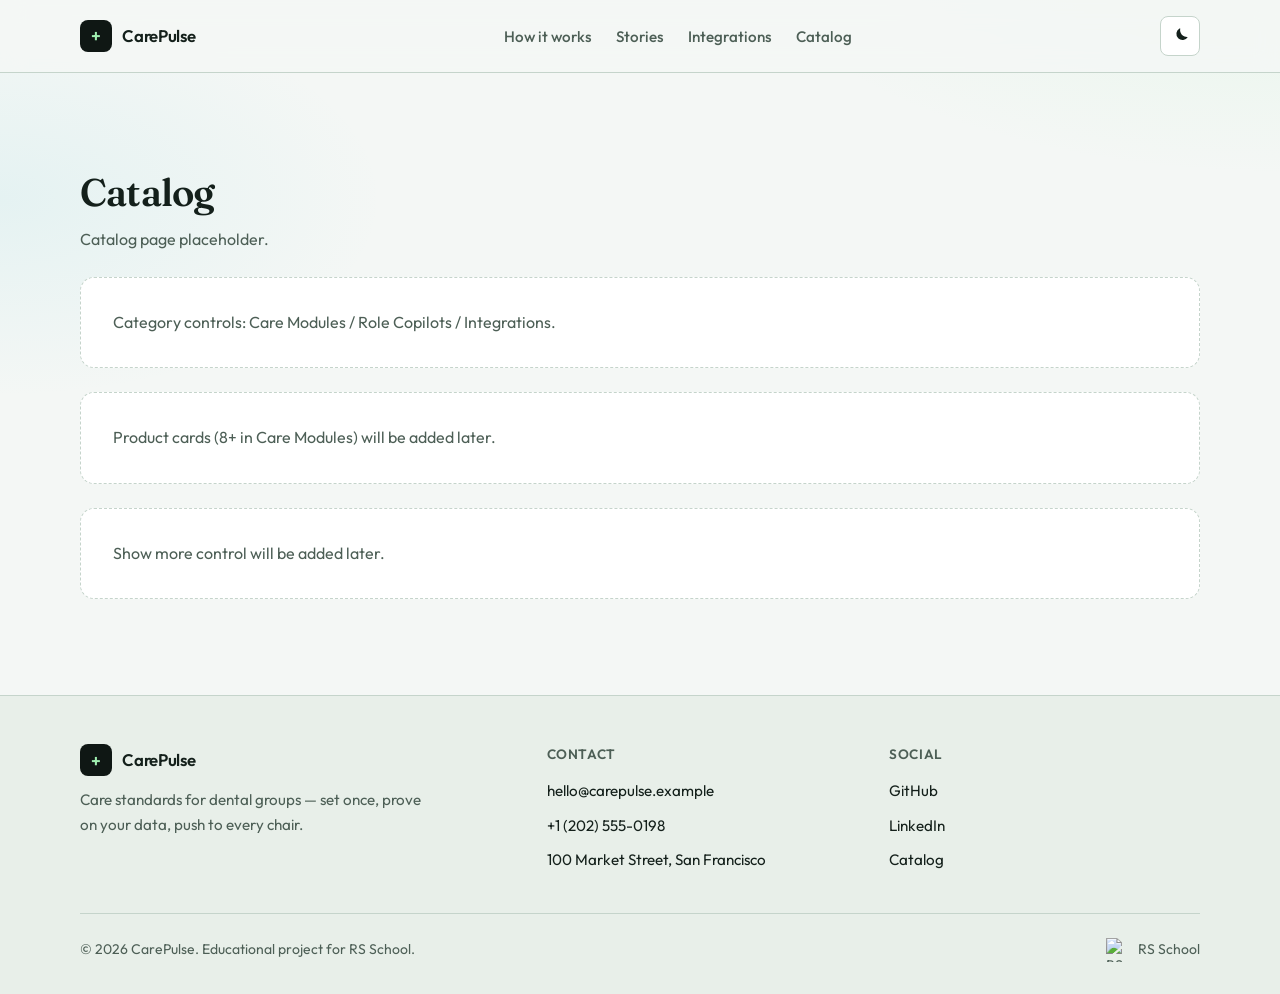
==== catalog.html @ c0decc97 "feat: add header footer and theme switcher" ====
<!DOCTYPE html>
<html lang="en">
  <head>
    <meta charset="UTF-8" />
    <meta name="viewport" content="width=device-width, initial-scale=1.0" />
    <title>CarePulse Catalog — Modules, copilots, integrations</title>
    <meta
      name="description"
      content="Browse CarePulse care modules, role copilots, and practice integrations."
    />
    <link rel="icon" href="./assets/favicon.svg" type="image/svg+xml" />
    <link rel="preconnect" href="https://fonts.googleapis.com" />
    <link rel="preconnect" href="https://fonts.gstatic.com" crossorigin />
    <link
      href="https://fonts.googleapis.com/css2?family=Fraunces:opsz,wght@9..144,500;9..144,600&family=Outfit:wght@400;500;600;700&display=swap"
      rel="stylesheet"
    />
    <link rel="stylesheet" href="./css/styles.css" />
    <script>
      (function () {
        try {
          var theme = localStorage.getItem("carepulse-theme");
          document.documentElement.setAttribute(
            "data-theme",
            theme === "dark" ? "dark" : "light"
          );
        } catch (e) {
          document.documentElement.setAttribute("data-theme", "light");
        }
      })();
    </script>
  </head>
  <body>
    <div class="page">
      <header class="header">
        <div class="container header__inner">
          <a class="logo" href="./index.html" aria-label="CarePulse home">
            <span class="logo__mark" aria-hidden="true">+</span>
            <span class="logo__text">CarePulse</span>
          </a>

          <nav class="nav" aria-label="Primary">
            <ul class="nav__list">
              <li><a class="nav__link" href="./index.html#how-it-works">How it works</a></li>
              <li><a class="nav__link" href="./index.html#stories">Stories</a></li>
              <li><a class="nav__link" href="./index.html#integrations">Integrations</a></li>
              <li><a class="nav__link" href="./catalog.html">Catalog</a></li>
            </ul>
          </nav>

          <div class="header__actions">
            <button
              class="theme-toggle"
              type="button"
              data-theme-toggle
              aria-pressed="false"
              aria-label="Switch to dark theme"
            >
              <svg class="theme-toggle__icon theme-toggle__icon--moon" viewBox="0 0 24 24" aria-hidden="true">
                <path
                  fill="currentColor"
                  d="M12.1 2a9.8 9.8 0 0 0-1.1.06 8 8 0 1 0 10.94 10.94A9 9 0 0 1 12.1 2Z"
                />
              </svg>
              <svg class="theme-toggle__icon theme-toggle__icon--sun" viewBox="0 0 24 24" aria-hidden="true">
                <path
                  fill="currentColor"
                  d="M12 7a5 5 0 1 0 0 10 5 5 0 0 0 0-10Zm0-5h1v3h-2V2Zm0 17h1v3h-2v-3ZM2 11h3v2H2v-2Zm17 0h3v2h-3v-2ZM4.2 4.2l2.1 2.1-1.4 1.4-2.1-2.1 1.4-1.4Zm14.6 0 1.4 1.4-2.1 2.1-1.4-1.4 2.1-2.1ZM4.2 19.8l1.4-1.4 2.1 2.1-1.4 1.4-2.1-2.1Zm12.5-1.4 2.1-2.1 1.4 1.4-2.1 2.1-1.4-1.4Z"
                />
              </svg>
            </button>

            <button class="burger" type="button" aria-label="Open menu" aria-expanded="false">
              <span class="burger__line"></span>
              <span class="burger__line"></span>
              <span class="burger__line"></span>
            </button>
          </div>
        </div>
      </header>

      <main class="page__main">
        <section class="section" id="catalog" aria-labelledby="catalog-title">
          <div class="container">
            <h1 class="section__title" id="catalog-title">Catalog</h1>
            <p class="section__lead">Catalog page placeholder.</p>

            <div class="placeholder" id="catalog-categories">
              Category controls: Care Modules / Role Copilots / Integrations.
            </div>

            <div class="placeholder" id="catalog-cards">
              Product cards (8+ in Care Modules) will be added later.
            </div>

            <div class="placeholder" id="catalog-more">
              Show more control will be added later.
            </div>
          </div>
        </section>
      </main>

      <footer class="footer">
        <div class="container">
          <div class="footer__inner">
            <div class="footer__brand">
              <a class="logo" href="./index.html" aria-label="CarePulse home">
                <span class="logo__mark" aria-hidden="true">+</span>
                <span class="logo__text">CarePulse</span>
              </a>
              <p class="footer__text">
                Care standards for dental groups — set once, prove on your data, push to every chair.
              </p>
            </div>

            <div>
              <h2 class="footer__title">Contact</h2>
              <ul class="footer__list">
                <li>
                  <a class="footer__link" href="mailto:hello@carepulse.example">hello@carepulse.example</a>
                </li>
                <li>
                  <a class="footer__link" href="tel:+12025550198">+1 (202) 555-0198</a>
                </li>
                <li>
                  <a
                    class="footer__link"
                    href="https://www.google.com/maps/search/?api=1&query=100+Market+Street+San+Francisco"
                    target="_blank"
                    rel="noopener noreferrer"
                  >
                    100 Market Street, San Francisco
                  </a>
                </li>
              </ul>
            </div>

            <div>
              <h2 class="footer__title">Social</h2>
              <ul class="footer__list">
                <li>
                  <a
                    class="footer__link"
                    href="https://github.com/kashapov"
                    target="_blank"
                    rel="noopener noreferrer"
                  >
                    GitHub
                  </a>
                </li>
                <li>
                  <a
                    class="footer__link"
                    href="https://www.linkedin.com/"
                    target="_blank"
                    rel="noopener noreferrer"
                  >
                    LinkedIn
                  </a>
                </li>
                <li>
                  <a class="footer__link" href="./catalog.html">Catalog</a>
                </li>
              </ul>
            </div>
          </div>

          <div class="footer__bottom">
            <p>© 2026 CarePulse. Educational project for RS School.</p>
            <a
              class="footer__rs"
              href="https://rs.school/courses/javascript-ru"
              target="_blank"
              rel="noopener noreferrer"
            >
              <img
                class="footer__rs-logo"
                src="https://rs.school/favicon.ico"
                width="24"
                height="24"
                alt="RS School"
              />
              RS School
            </a>
          </div>
        </div>
      </footer>
    </div>

    <script src="./js/theme.js"></script>
  </body>
</html>
---- css/styles.css ----
/* CarePulse — design tokens, reset, base layout */

:root {
  color-scheme: light;

  --font-sans: "Outfit", system-ui, sans-serif;
  --font-display: "Fraunces", Georgia, serif;

  --color-bg: #f4f7f5;
  --color-bg-elevated: #ffffff;
  --color-bg-muted: #e8efe9;
  --color-surface: #dfeae2;
  --color-text: #14201b;
  --color-text-muted: #4d5f56;
  --color-border: #c5d4cb;
  --color-accent: #2f9e5f;
  --color-accent-soft: #9fefb0;
  --color-accent-contrast: #0a1a12;
  --color-hero-from: #0f1714;
  --color-hero-to: #1a2e26;
  --color-hero-text: #f4f7f5;
  --color-hero-muted: #b7c9be;
  --color-focus: #2f9e5f;

  --radius-sm: 8px;
  --radius-md: 14px;
  --radius-lg: 22px;

  --shadow-sm: 0 1px 2px rgb(20 32 27 / 6%);
  --shadow-md: 0 12px 32px rgb(20 32 27 / 8%);

  --container-width: 1120px;
  --header-height: 72px;
  --space-section: clamp(3.5rem, 8vw, 6rem);
  --transition: 0.25s ease;
}

[data-theme="dark"] {
  color-scheme: dark;

  --color-bg: #0f1714;
  --color-bg-elevated: #16211c;
  --color-bg-muted: #1c2a24;
  --color-surface: #24332c;
  --color-text: #eef5f0;
  --color-text-muted: #a8b9b0;
  --color-border: #31423a;
  --color-accent: #9fefb0;
  --color-accent-soft: #2f9e5f;
  --color-accent-contrast: #0a1a12;
  --color-hero-from: #0a100e;
  --color-hero-to: #15241e;
  --color-hero-text: #f4f7f5;
  --color-hero-muted: #a8b9b0;
  --color-focus: #9fefb0;

  --shadow-sm: 0 1px 2px rgb(0 0 0 / 35%);
  --shadow-md: 0 16px 40px rgb(0 0 0 / 35%);
}

*,
*::before,
*::after {
  box-sizing: border-box;
}

html {
  scroll-behavior: smooth;
}

body {
  margin: 0;
  min-width: 320px;
  min-height: 100vh;
  font-family: var(--font-sans);
  font-size: 1rem;
  line-height: 1.6;
  color: var(--color-text);
  background:
    radial-gradient(ellipse 80% 50% at 100% -10%, rgb(159 239 176 / 18%), transparent 55%),
    radial-gradient(ellipse 60% 40% at 0% 20%, rgb(94 200 216 / 10%), transparent 50%),
    var(--color-bg);
}

img {
  display: block;
  max-width: 100%;
  height: auto;
}

a {
  color: inherit;
  text-decoration: none;
}

button {
  font: inherit;
  color: inherit;
  cursor: pointer;
  background: none;
  border: none;
}

ul,
ol {
  margin: 0;
  padding: 0;
  list-style: none;
}

h1,
h2,
h3,
p {
  margin: 0;
}

:focus-visible {
  outline: 2px solid var(--color-focus);
  outline-offset: 3px;
}

.container {
  width: min(100% - 2.5rem, var(--container-width));
  margin-inline: auto;
}

.page {
  display: flex;
  flex-direction: column;
  min-height: 100vh;
}

.page__main {
  flex: 1;
}

.section {
  padding-block: var(--space-section);
}

.section__title {
  font-family: var(--font-display);
  font-size: clamp(1.75rem, 3vw, 2.5rem);
  font-weight: 600;
  line-height: 1.2;
  letter-spacing: -0.02em;
}

.section__lead {
  margin-top: 0.75rem;
  max-width: 36rem;
  color: var(--color-text-muted);
}

.placeholder {
  margin-top: 1.5rem;
  padding: 2rem;
  border: 1px dashed var(--color-border);
  border-radius: var(--radius-md);
  background: var(--color-bg-elevated);
  color: var(--color-text-muted);
}

/* Header */

.header {
  position: sticky;
  top: 0;
  z-index: 100;
  border-bottom: 1px solid var(--color-border);
  background: color-mix(in srgb, var(--color-bg) 88%, transparent);
  backdrop-filter: blur(12px);
}

.header__inner {
  display: flex;
  align-items: center;
  justify-content: space-between;
  gap: 1rem;
  min-height: var(--header-height);
}

.logo {
  display: inline-flex;
  align-items: center;
  gap: 0.65rem;
  font-weight: 600;
  letter-spacing: -0.02em;
  transition: opacity var(--transition);
}

.logo:hover {
  opacity: 0.8;
}

.logo__mark {
  display: grid;
  place-items: center;
  width: 2rem;
  height: 2rem;
  border-radius: var(--radius-sm);
  background: var(--color-hero-from);
  color: var(--color-accent-soft);
  font-size: 1.1rem;
  line-height: 1;
}

.logo__text {
  font-size: 1.05rem;
}

.nav {
  display: flex;
  align-items: center;
}

.nav__list {
  display: flex;
  align-items: center;
  gap: 0.25rem 1.5rem;
}

.nav__link {
  position: relative;
  padding: 0.35rem 0;
  color: var(--color-text-muted);
  font-size: 0.95rem;
  font-weight: 500;
  transition: color var(--transition);
}

.nav__link::after {
  content: "";
  position: absolute;
  left: 0;
  bottom: 0;
  width: 100%;
  height: 2px;
  background: var(--color-accent);
  transform: scaleX(0);
  transform-origin: left;
  transition: transform var(--transition);
}

.nav__link:hover {
  color: var(--color-text);
}

.nav__link:hover::after {
  transform: scaleX(1);
}

.header__actions {
  display: flex;
  align-items: center;
  gap: 0.5rem;
}

.theme-toggle,
.burger {
  display: inline-flex;
  align-items: center;
  justify-content: center;
  width: 2.5rem;
  height: 2.5rem;
  border: 1px solid var(--color-border);
  border-radius: var(--radius-sm);
  background: var(--color-bg-elevated);
  transition:
    background-color var(--transition),
    border-color var(--transition),
    color var(--transition);
}

.theme-toggle:hover,
.burger:hover {
  border-color: var(--color-accent);
  color: var(--color-accent);
}

.theme-toggle__icon {
  display: none;
  width: 1.15rem;
  height: 1.15rem;
}

[data-theme="light"] .theme-toggle__icon--moon,
[data-theme="dark"] .theme-toggle__icon--sun {
  display: block;
}

.burger {
  display: none;
  flex-direction: column;
  gap: 5px;
}

.burger__line {
  display: block;
  width: 1.1rem;
  height: 2px;
  border-radius: 2px;
  background: currentColor;
  transition: transform var(--transition), opacity var(--transition);
}

/* Footer */

.footer {
  margin-top: auto;
  padding-block: 3rem 2rem;
  border-top: 1px solid var(--color-border);
  background: var(--color-bg-muted);
}

.footer__inner {
  display: grid;
  gap: 2rem;
  grid-template-columns: 1.4fr 1fr 1fr;
}

.footer__brand {
  display: flex;
  flex-direction: column;
  gap: 0.75rem;
}

.footer__text {
  max-width: 22rem;
  color: var(--color-text-muted);
  font-size: 0.95rem;
}

.footer__title {
  margin-bottom: 0.75rem;
  font-size: 0.85rem;
  font-weight: 600;
  letter-spacing: 0.04em;
  text-transform: uppercase;
  color: var(--color-text-muted);
}

.footer__list {
  display: flex;
  flex-direction: column;
  gap: 0.55rem;
}

.footer__link {
  color: var(--color-text);
  font-size: 0.95rem;
  transition: color var(--transition);
}

.footer__link:hover {
  color: var(--color-accent);
}

.footer__bottom {
  display: flex;
  flex-wrap: wrap;
  align-items: center;
  justify-content: space-between;
  gap: 1rem;
  margin-top: 2.5rem;
  padding-top: 1.5rem;
  border-top: 1px solid var(--color-border);
  color: var(--color-text-muted);
  font-size: 0.875rem;
}

.footer__rs {
  display: inline-flex;
  align-items: center;
  gap: 0.5rem;
  transition: color var(--transition);
}

.footer__rs:hover {
  color: var(--color-accent);
}

.footer__rs-logo {
  width: 1.5rem;
  height: 1.5rem;
}

@media (max-width: 768px) {
  .nav {
    display: none;
  }

  .burger {
    display: inline-flex;
  }

  .footer__inner {
    grid-template-columns: 1fr;
  }
}
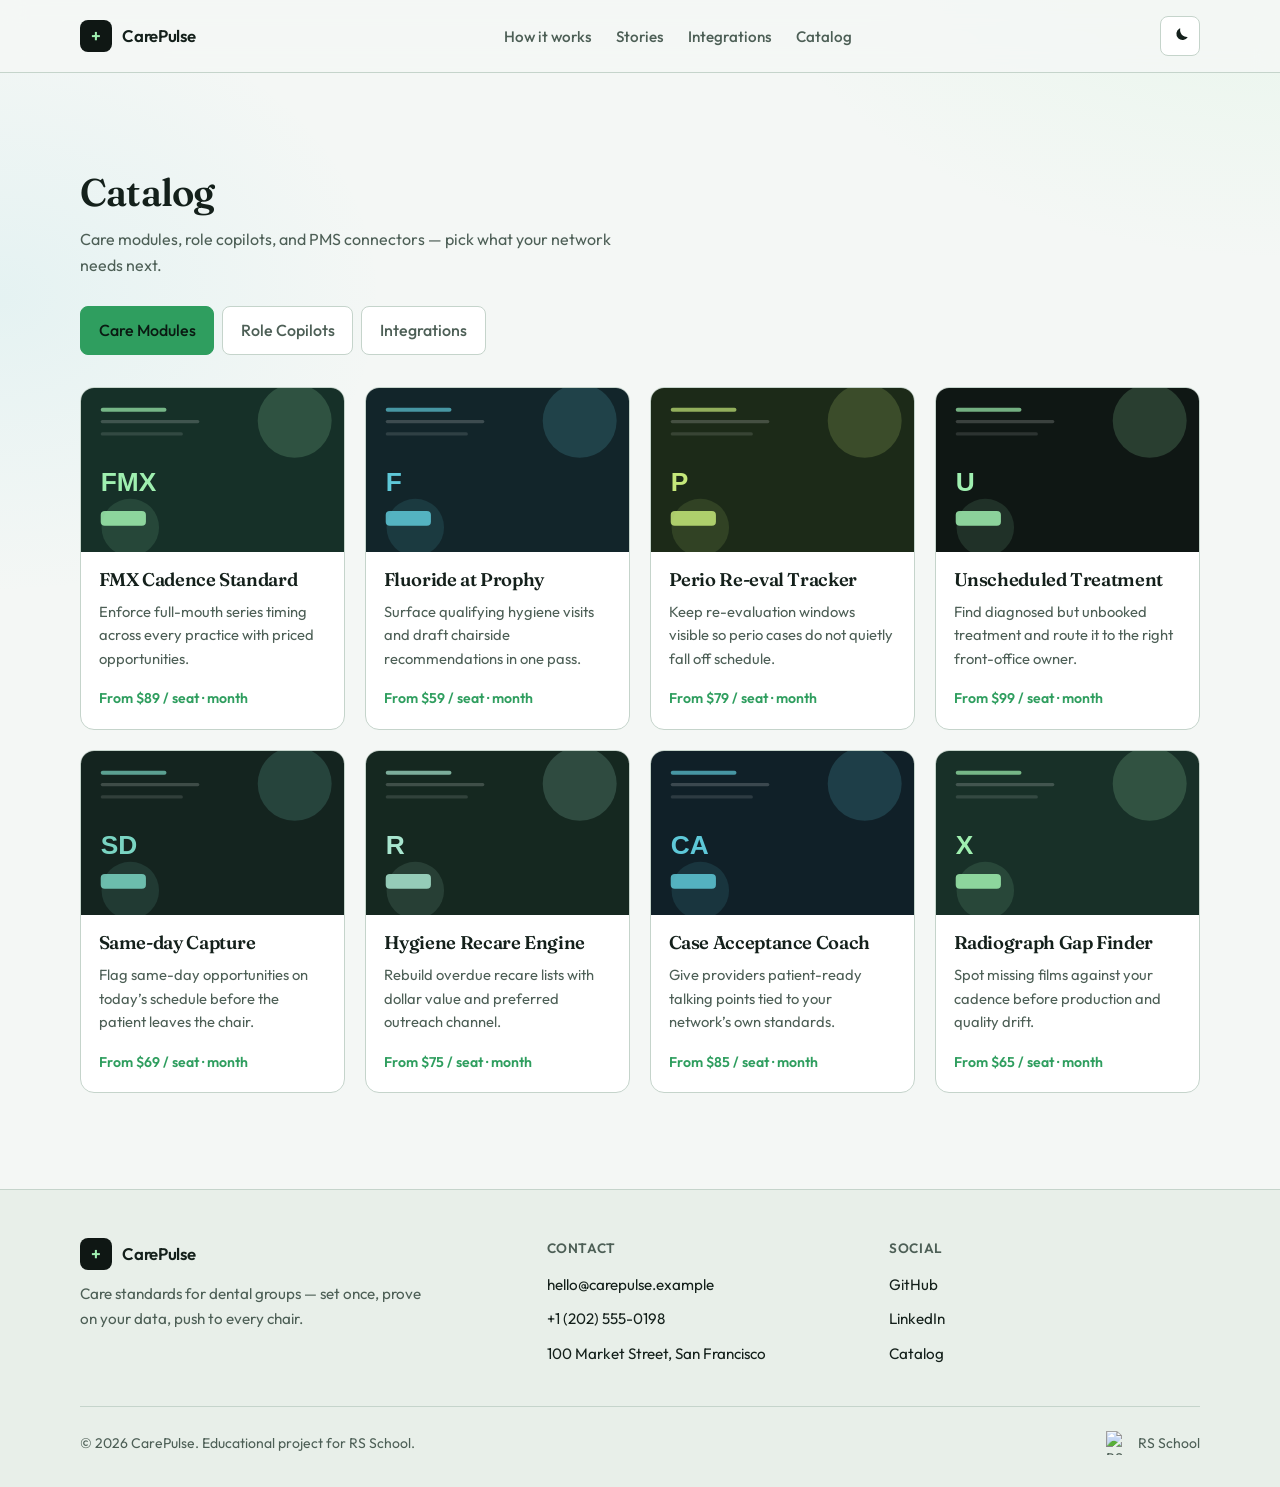
==== commit 2e62c187: "feat: add catalog page layout" ====
--- a/catalog.html
+++ b/catalog.html
@@ -80,21 +80,321 @@
       </header>
 
       <main class="page__main">
-        <section class="section" id="catalog" aria-labelledby="catalog-title">
+        <section class="section catalog" id="catalog" aria-labelledby="catalog-title">
           <div class="container">
             <h1 class="section__title" id="catalog-title">Catalog</h1>
-            <p class="section__lead">Catalog page placeholder.</p>
-
-            <div class="placeholder" id="catalog-categories">
-              Category controls: Care Modules / Role Copilots / Integrations.
-            </div>
-
-            <div class="placeholder" id="catalog-cards">
-              Product cards (8+ in Care Modules) will be added later.
-            </div>
-
-            <div class="placeholder" id="catalog-more">
-              Show more control will be added later.
+            <p class="section__lead">
+              Care modules, role copilots, and PMS connectors — pick what your network needs next.
+            </p>
+
+            <div class="catalog-tabs" role="tablist" aria-label="Catalog categories">
+              <button
+                class="catalog-tabs__btn is-active"
+                type="button"
+                role="tab"
+                aria-selected="true"
+                data-category="care-modules"
+              >
+                Care Modules
+              </button>
+              <button
+                class="catalog-tabs__btn"
+                type="button"
+                role="tab"
+                aria-selected="false"
+                data-category="role-copilots"
+              >
+                Role Copilots
+              </button>
+              <button
+                class="catalog-tabs__btn"
+                type="button"
+                role="tab"
+                aria-selected="false"
+                data-category="integrations"
+              >
+                Integrations
+              </button>
+            </div>
+
+            <div class="catalog-grid" data-catalog-grid>
+              <article class="catalog-card" data-category="care-modules" tabindex="0">
+                <img
+                  class="catalog-card__image"
+                  src="./assets/images/catalog/fmx-cadence.svg"
+                  alt="FMX Cadence Standard module preview"
+                  width="640"
+                  height="400"
+                />
+                <div class="catalog-card__body">
+                  <h3 class="catalog-card__title">FMX Cadence Standard</h3>
+                  <p class="catalog-card__text">
+                    Enforce full-mouth series timing across every practice with priced opportunities.
+                  </p>
+                  <p class="catalog-card__meta">From $89 / seat · month</p>
+                </div>
+              </article>
+
+              <article class="catalog-card" data-category="care-modules" tabindex="0">
+                <img
+                  class="catalog-card__image"
+                  src="./assets/images/catalog/fluoride-prophy.svg"
+                  alt="Fluoride at Prophy module preview"
+                  width="640"
+                  height="400"
+                />
+                <div class="catalog-card__body">
+                  <h3 class="catalog-card__title">Fluoride at Prophy</h3>
+                  <p class="catalog-card__text">
+                    Surface qualifying hygiene visits and draft chairside recommendations in one pass.
+                  </p>
+                  <p class="catalog-card__meta">From $59 / seat · month</p>
+                </div>
+              </article>
+
+              <article class="catalog-card" data-category="care-modules" tabindex="0">
+                <img
+                  class="catalog-card__image"
+                  src="./assets/images/catalog/perio-reeval.svg"
+                  alt="Perio Re-eval Tracker module preview"
+                  width="640"
+                  height="400"
+                />
+                <div class="catalog-card__body">
+                  <h3 class="catalog-card__title">Perio Re-eval Tracker</h3>
+                  <p class="catalog-card__text">
+                    Keep re-evaluation windows visible so perio cases do not quietly fall off schedule.
+                  </p>
+                  <p class="catalog-card__meta">From $79 / seat · month</p>
+                </div>
+              </article>
+
+              <article class="catalog-card" data-category="care-modules" tabindex="0">
+                <img
+                  class="catalog-card__image"
+                  src="./assets/images/catalog/unscheduled.svg"
+                  alt="Unscheduled Treatment module preview"
+                  width="640"
+                  height="400"
+                />
+                <div class="catalog-card__body">
+                  <h3 class="catalog-card__title">Unscheduled Treatment</h3>
+                  <p class="catalog-card__text">
+                    Find diagnosed but unbooked treatment and route it to the right front-office owner.
+                  </p>
+                  <p class="catalog-card__meta">From $99 / seat · month</p>
+                </div>
+              </article>
+
+              <article class="catalog-card" data-category="care-modules" tabindex="0">
+                <img
+                  class="catalog-card__image"
+                  src="./assets/images/catalog/same-day.svg"
+                  alt="Same-day Capture module preview"
+                  width="640"
+                  height="400"
+                />
+                <div class="catalog-card__body">
+                  <h3 class="catalog-card__title">Same-day Capture</h3>
+                  <p class="catalog-card__text">
+                    Flag same-day opportunities on today’s schedule before the patient leaves the chair.
+                  </p>
+                  <p class="catalog-card__meta">From $69 / seat · month</p>
+                </div>
+              </article>
+
+              <article class="catalog-card" data-category="care-modules" tabindex="0">
+                <img
+                  class="catalog-card__image"
+                  src="./assets/images/catalog/recare.svg"
+                  alt="Hygiene Recare Engine module preview"
+                  width="640"
+                  height="400"
+                />
+                <div class="catalog-card__body">
+                  <h3 class="catalog-card__title">Hygiene Recare Engine</h3>
+                  <p class="catalog-card__text">
+                    Rebuild overdue recare lists with dollar value and preferred outreach channel.
+                  </p>
+                  <p class="catalog-card__meta">From $75 / seat · month</p>
+                </div>
+              </article>
+
+              <article class="catalog-card" data-category="care-modules" tabindex="0">
+                <img
+                  class="catalog-card__image"
+                  src="./assets/images/catalog/case-accept.svg"
+                  alt="Case Acceptance Coach module preview"
+                  width="640"
+                  height="400"
+                />
+                <div class="catalog-card__body">
+                  <h3 class="catalog-card__title">Case Acceptance Coach</h3>
+                  <p class="catalog-card__text">
+                    Give providers patient-ready talking points tied to your network’s own standards.
+                  </p>
+                  <p class="catalog-card__meta">From $85 / seat · month</p>
+                </div>
+              </article>
+
+              <article class="catalog-card" data-category="care-modules" tabindex="0">
+                <img
+                  class="catalog-card__image"
+                  src="./assets/images/catalog/radio-gap.svg"
+                  alt="Radiograph Gap Finder module preview"
+                  width="640"
+                  height="400"
+                />
+                <div class="catalog-card__body">
+                  <h3 class="catalog-card__title">Radiograph Gap Finder</h3>
+                  <p class="catalog-card__text">
+                    Spot missing films against your cadence before production and quality drift.
+                  </p>
+                  <p class="catalog-card__meta">From $65 / seat · month</p>
+                </div>
+              </article>
+
+              <article class="catalog-card is-hidden" data-category="role-copilots" tabindex="0" hidden>
+                <img
+                  class="catalog-card__image"
+                  src="./assets/images/catalog/leadership.svg"
+                  alt="Leadership Copilot preview"
+                  width="640"
+                  height="400"
+                />
+                <div class="catalog-card__body">
+                  <h3 class="catalog-card__title">Leadership Copilot</h3>
+                  <p class="catalog-card__text">
+                    Network health, goal tracking, and practice outliers in one executive view.
+                  </p>
+                  <p class="catalog-card__meta">From $149 / seat · month</p>
+                </div>
+              </article>
+
+              <article class="catalog-card is-hidden" data-category="role-copilots" tabindex="0" hidden>
+                <img
+                  class="catalog-card__image"
+                  src="./assets/images/catalog/hygiene-copilot.svg"
+                  alt="Hygiene Leader Copilot preview"
+                  width="640"
+                  height="400"
+                />
+                <div class="catalog-card__body">
+                  <h3 class="catalog-card__title">Hygiene Leader Copilot</h3>
+                  <p class="catalog-card__text">
+                    Daily hygiene priorities with clinical why and earnings context for each provider.
+                  </p>
+                  <p class="catalog-card__meta">From $119 / seat · month</p>
+                </div>
+              </article>
+
+              <article class="catalog-card is-hidden" data-category="role-copilots" tabindex="0" hidden>
+                <img
+                  class="catalog-card__image"
+                  src="./assets/images/catalog/front-office.svg"
+                  alt="Front Office Copilot preview"
+                  width="640"
+                  height="400"
+                />
+                <div class="catalog-card__body">
+                  <h3 class="catalog-card__title">Front Office Copilot</h3>
+                  <p class="catalog-card__text">
+                    Ready-to-run outreach and scheduling queues for the front desk every morning.
+                  </p>
+                  <p class="catalog-card__meta">From $99 / seat · month</p>
+                </div>
+              </article>
+
+              <article class="catalog-card is-hidden" data-category="role-copilots" tabindex="0" hidden>
+                <img
+                  class="catalog-card__image"
+                  src="./assets/images/catalog/provider.svg"
+                  alt="Provider Copilot preview"
+                  width="640"
+                  height="400"
+                />
+                <div class="catalog-card__body">
+                  <h3 class="catalog-card__title">Provider Copilot</h3>
+                  <p class="catalog-card__text">
+                    Chairside guidance that shows qualifying patients and the reasoning behind each ask.
+                  </p>
+                  <p class="catalog-card__meta">From $109 / seat · month</p>
+                </div>
+              </article>
+
+              <article class="catalog-card is-hidden" data-category="integrations" tabindex="0" hidden>
+                <img
+                  class="catalog-card__image"
+                  src="./assets/images/catalog/dentrix.svg"
+                  alt="Dentrix connector preview"
+                  width="640"
+                  height="400"
+                />
+                <div class="catalog-card__body">
+                  <h3 class="catalog-card__title">Dentrix Connector</h3>
+                  <p class="catalog-card__text">
+                    Read schedules, patients, and production from Dentrix without rip-and-replace.
+                  </p>
+                  <p class="catalog-card__meta">From $49 / practice · month</p>
+                </div>
+              </article>
+
+              <article class="catalog-card is-hidden" data-category="integrations" tabindex="0" hidden>
+                <img
+                  class="catalog-card__image"
+                  src="./assets/images/catalog/open-dental.svg"
+                  alt="Open Dental connector preview"
+                  width="640"
+                  height="400"
+                />
+                <div class="catalog-card__body">
+                  <h3 class="catalog-card__title">Open Dental Connector</h3>
+                  <p class="catalog-card__text">
+                    Sync Open Dental data into CarePulse worklists within days of go-live.
+                  </p>
+                  <p class="catalog-card__meta">From $49 / practice · month</p>
+                </div>
+              </article>
+
+              <article class="catalog-card is-hidden" data-category="integrations" tabindex="0" hidden>
+                <img
+                  class="catalog-card__image"
+                  src="./assets/images/catalog/eaglesoft.svg"
+                  alt="Eaglesoft connector preview"
+                  width="640"
+                  height="400"
+                />
+                <div class="catalog-card__body">
+                  <h3 class="catalog-card__title">Eaglesoft Connector</h3>
+                  <p class="catalog-card__text">
+                    Bring Eaglesoft practices onto the same standards canvas as the rest of the group.
+                  </p>
+                  <p class="catalog-card__meta">From $49 / practice · month</p>
+                </div>
+              </article>
+
+              <article class="catalog-card is-hidden" data-category="integrations" tabindex="0" hidden>
+                <img
+                  class="catalog-card__image"
+                  src="./assets/images/catalog/curve.svg"
+                  alt="Curve connector preview"
+                  width="640"
+                  height="400"
+                />
+                <div class="catalog-card__body">
+                  <h3 class="catalog-card__title">Curve Connector</h3>
+                  <p class="catalog-card__text">
+                    Cloud PMS hookup for Curve locations joining an existing CarePulse network.
+                  </p>
+                  <p class="catalog-card__meta">From $49 / practice · month</p>
+                </div>
+              </article>
+            </div>
+
+            <div class="catalog-more">
+              <button class="button button--secondary" type="button" data-catalog-more>
+                Show more
+              </button>
             </div>
           </div>
         </section>
--- a/css/styles.css
+++ b/css/styles.css
@@ -386,6 +386,432 @@
   height: 1.5rem;
 }
 
+/* Buttons */
+
+.button {
+  display: inline-flex;
+  align-items: center;
+  justify-content: center;
+  gap: 0.5rem;
+  min-height: 2.85rem;
+  padding: 0.7rem 1.35rem;
+  border: 1px solid transparent;
+  border-radius: var(--radius-sm);
+  font-weight: 600;
+  font-size: 0.95rem;
+  line-height: 1.2;
+  transition:
+    background-color var(--transition),
+    color var(--transition),
+    border-color var(--transition),
+    opacity var(--transition);
+}
+
+.button--primary {
+  background: var(--color-accent);
+  color: var(--color-accent-contrast);
+}
+
+.button--primary:hover {
+  opacity: 0.9;
+}
+
+.button--secondary {
+  border-color: var(--color-border);
+  background: var(--color-bg-elevated);
+  color: var(--color-text);
+}
+
+.button--secondary:hover {
+  border-color: var(--color-accent);
+  color: var(--color-accent);
+}
+
+.button--ghost {
+  border-color: rgb(255 255 255 / 35%);
+  color: var(--color-hero-text);
+  background: rgb(255 255 255 / 6%);
+}
+
+.button--ghost:hover {
+  border-color: var(--color-accent-soft);
+  color: var(--color-accent-soft);
+}
+
+/* Hero */
+
+.hero {
+  position: relative;
+  display: grid;
+  align-items: end;
+  min-height: min(92vh, 820px);
+  padding-block: clamp(4rem, 12vh, 7rem) clamp(3rem, 8vh, 5rem);
+  color: var(--color-hero-text);
+  overflow: hidden;
+}
+
+.hero__media {
+  position: absolute;
+  inset: 0;
+  z-index: 0;
+}
+
+.hero__image {
+  width: 100%;
+  height: 100%;
+  object-fit: cover;
+}
+
+.hero__content {
+  position: relative;
+  z-index: 1;
+  max-width: 40rem;
+}
+
+.hero__brand {
+  margin: 0;
+  font-family: var(--font-display);
+  font-size: clamp(3rem, 8vw, 5.5rem);
+  font-weight: 600;
+  line-height: 0.95;
+  letter-spacing: -0.04em;
+}
+
+.hero__headline {
+  margin-top: 1.25rem;
+  font-size: clamp(1.25rem, 2.4vw, 1.75rem);
+  font-weight: 500;
+  line-height: 1.3;
+  color: var(--color-accent-soft);
+}
+
+.hero__lead {
+  margin-top: 1rem;
+  max-width: 34rem;
+  color: var(--color-hero-muted);
+  font-size: 1.05rem;
+}
+
+.hero__actions {
+  display: flex;
+  flex-wrap: wrap;
+  gap: 0.75rem;
+  margin-top: 2rem;
+}
+
+/* How it works */
+
+.steps {
+  display: grid;
+  grid-template-columns: repeat(3, 1fr);
+  gap: 1.5rem 2rem;
+  margin-top: 2.5rem;
+  counter-reset: none;
+}
+
+.steps__item {
+  padding-top: 1.25rem;
+  border-top: 2px solid var(--color-accent);
+}
+
+.steps__index {
+  display: block;
+  margin-bottom: 1rem;
+  color: var(--color-accent);
+  font-size: 0.85rem;
+  font-weight: 600;
+  letter-spacing: 0.08em;
+}
+
+.steps__title {
+  font-family: var(--font-display);
+  font-size: 1.75rem;
+  font-weight: 600;
+  letter-spacing: -0.02em;
+}
+
+.steps__text {
+  margin-top: 0.75rem;
+  color: var(--color-text-muted);
+}
+
+/* Stories slider shell */
+
+.section--muted {
+  background: var(--color-bg-muted);
+}
+
+.section__header {
+  display: flex;
+  align-items: flex-end;
+  justify-content: space-between;
+  gap: 1.5rem;
+  margin-bottom: 2rem;
+}
+
+.section__header .section__lead {
+  margin-bottom: 0;
+}
+
+.slider__controls {
+  display: flex;
+  gap: 0.5rem;
+  flex-shrink: 0;
+}
+
+.slider__btn {
+  display: inline-flex;
+  align-items: center;
+  justify-content: center;
+  width: 2.75rem;
+  height: 2.75rem;
+  border: 1px solid var(--color-border);
+  border-radius: var(--radius-sm);
+  background: var(--color-bg-elevated);
+  font-size: 1.1rem;
+  transition:
+    border-color var(--transition),
+    color var(--transition),
+    background-color var(--transition);
+}
+
+.slider__btn:hover {
+  border-color: var(--color-accent);
+  color: var(--color-accent);
+}
+
+.slider__viewport {
+  overflow: hidden;
+  border-radius: var(--radius-lg);
+  background: var(--color-bg-elevated);
+  box-shadow: var(--shadow-sm);
+}
+
+.slider__track {
+  display: flex;
+  width: 400%;
+  transition: transform 0.45s ease;
+}
+
+.slider__slide {
+  width: 25%;
+  flex-shrink: 0;
+  padding: clamp(1.75rem, 4vw, 3rem);
+}
+
+.quote__text {
+  font-family: var(--font-display);
+  font-size: clamp(1.25rem, 2.5vw, 1.85rem);
+  font-weight: 500;
+  line-height: 1.35;
+  letter-spacing: -0.02em;
+}
+
+.quote__meta {
+  display: flex;
+  flex-direction: column;
+  gap: 0.2rem;
+  margin-top: 1.75rem;
+}
+
+.quote__author {
+  font-style: normal;
+  font-weight: 600;
+}
+
+.quote__role {
+  color: var(--color-text-muted);
+  font-size: 0.95rem;
+}
+
+.slider__dots {
+  display: flex;
+  justify-content: center;
+  gap: 0.5rem;
+  margin-top: 1.25rem;
+}
+
+.slider__dot {
+  width: 0.55rem;
+  height: 0.55rem;
+  border-radius: 50%;
+  background: var(--color-border);
+  transition:
+    background-color var(--transition),
+    transform var(--transition);
+}
+
+.slider__dot.is-active {
+  background: var(--color-accent);
+  transform: scale(1.2);
+}
+
+.slider__dot:hover {
+  background: var(--color-accent);
+}
+
+/* Integrations */
+
+.integrations {
+  display: grid;
+  grid-template-columns: 1.1fr 1fr;
+  gap: 2.5rem 3rem;
+  align-items: center;
+}
+
+.integrations__copy .section__lead {
+  margin-bottom: 1.75rem;
+}
+
+.integrations__list {
+  display: grid;
+  grid-template-columns: repeat(2, 1fr);
+  gap: 0.75rem;
+}
+
+.integrations__item {
+  display: flex;
+  align-items: center;
+  justify-content: center;
+  min-height: 4.5rem;
+  padding: 1rem;
+  border: 1px solid var(--color-border);
+  border-radius: var(--radius-md);
+  background: var(--color-bg-elevated);
+  font-weight: 600;
+  letter-spacing: -0.01em;
+  transition:
+    border-color var(--transition),
+    color var(--transition);
+}
+
+.integrations__item:hover {
+  border-color: var(--color-accent);
+  color: var(--color-accent);
+}
+
+/* Catalog */
+
+.catalog .section__lead {
+  margin-bottom: 1.75rem;
+}
+
+.catalog-tabs {
+  display: flex;
+  flex-wrap: wrap;
+  gap: 0.5rem;
+  margin-bottom: 2rem;
+}
+
+.catalog-tabs__btn {
+  padding: 0.65rem 1.1rem;
+  border: 1px solid var(--color-border);
+  border-radius: var(--radius-sm);
+  background: var(--color-bg-elevated);
+  color: var(--color-text-muted);
+  font-weight: 500;
+  transition:
+    background-color var(--transition),
+    border-color var(--transition),
+    color var(--transition);
+}
+
+.catalog-tabs__btn:hover {
+  border-color: var(--color-accent);
+  color: var(--color-text);
+}
+
+.catalog-tabs__btn.is-active {
+  border-color: var(--color-accent);
+  background: var(--color-accent);
+  color: var(--color-accent-contrast);
+}
+
+.catalog-grid {
+  display: grid;
+  grid-template-columns: repeat(4, 1fr);
+  gap: 1.25rem;
+}
+
+.catalog-card {
+  display: flex;
+  flex-direction: column;
+  overflow: hidden;
+  border: 1px solid var(--color-border);
+  border-radius: var(--radius-md);
+  background: var(--color-bg-elevated);
+  cursor: pointer;
+  transition:
+    border-color var(--transition),
+    box-shadow var(--transition);
+}
+
+.catalog-card:hover {
+  border-color: var(--color-accent);
+  box-shadow: var(--shadow-md);
+}
+
+.catalog-card__image {
+  width: 100%;
+  aspect-ratio: 16 / 10;
+  object-fit: cover;
+  background: var(--color-bg-muted);
+}
+
+.catalog-card__body {
+  display: flex;
+  flex: 1;
+  flex-direction: column;
+  gap: 0.55rem;
+  padding: 1rem 1.1rem 1.2rem;
+}
+
+.catalog-card__title {
+  font-family: var(--font-display);
+  font-size: 1.15rem;
+  font-weight: 600;
+  letter-spacing: -0.02em;
+  line-height: 1.25;
+}
+
+.catalog-card__text {
+  color: var(--color-text-muted);
+  font-size: 0.92rem;
+}
+
+.catalog-card__meta {
+  margin-top: auto;
+  padding-top: 0.5rem;
+  color: var(--color-accent);
+  font-size: 0.88rem;
+  font-weight: 600;
+}
+
+.catalog-card.is-hidden,
+.catalog-card[hidden] {
+  display: none;
+}
+
+.catalog-more {
+  display: none;
+  justify-content: center;
+  margin-top: 2rem;
+}
+
+@media (max-width: 1024px) {
+  .steps {
+    grid-template-columns: 1fr;
+  }
+
+  .integrations {
+    grid-template-columns: 1fr;
+  }
+
+  .catalog-grid {
+    grid-template-columns: repeat(2, 1fr);
+  }
+}
+
 @media (max-width: 768px) {
   .nav {
     display: none;
@@ -398,4 +824,48 @@
   .footer__inner {
     grid-template-columns: 1fr;
   }
-}
+
+  .hero {
+    min-height: min(88vh, 720px);
+    align-items: center;
+  }
+
+  .section__header {
+    flex-direction: column;
+    align-items: flex-start;
+  }
+
+  .integrations__list {
+    grid-template-columns: 1fr 1fr;
+  }
+
+  .catalog-grid {
+    grid-template-columns: 1fr 1fr;
+  }
+
+  .catalog-grid .catalog-card[data-category="care-modules"]:nth-of-type(n + 5) {
+    display: none;
+  }
+
+  .catalog-grid.is-expanded .catalog-card[data-category="care-modules"] {
+    display: flex;
+  }
+
+  .catalog-more {
+    display: flex;
+  }
+
+  .catalog-grid.is-expanded + .catalog-more {
+    display: none;
+  }
+}
+
+@media (max-width: 480px) {
+  .integrations__list {
+    grid-template-columns: 1fr;
+  }
+
+  .catalog-grid {
+    grid-template-columns: 1fr;
+  }
+}
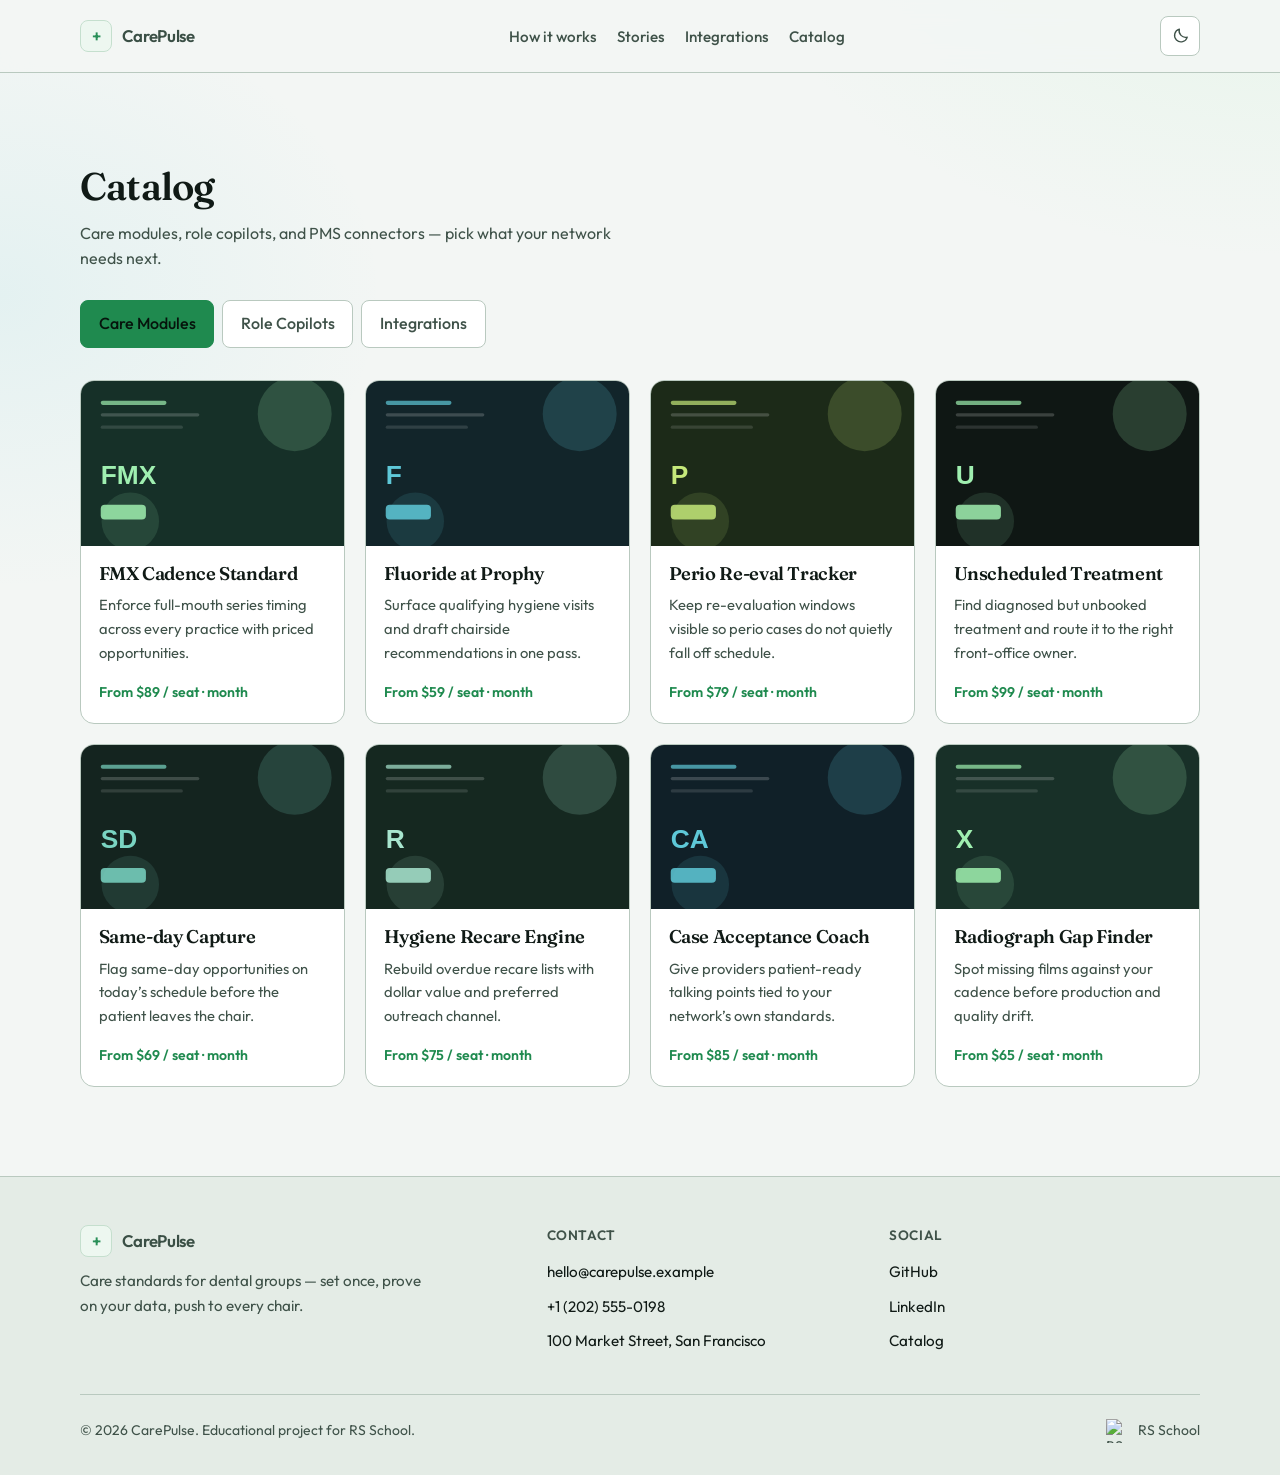
==== commit 3d4f0f3a: "style: center theme toggle icons" ====
--- a/catalog.html
+++ b/catalog.html
@@ -58,15 +58,25 @@
             >
               <svg class="theme-toggle__icon theme-toggle__icon--moon" viewBox="0 0 24 24" aria-hidden="true">
                 <path
-                  fill="currentColor"
-                  d="M12.1 2a9.8 9.8 0 0 0-1.1.06 8 8 0 1 0 10.94 10.94A9 9 0 0 1 12.1 2Z"
+                  fill="none"
+                  stroke="currentColor"
+                  stroke-width="1.75"
+                  stroke-linecap="round"
+                  stroke-linejoin="round"
+                  d="M20.2 14.1A8.4 8.4 0 0 1 9.9 3.8 8.4 8.4 0 1 0 20.2 14.1Z"
                 />
               </svg>
               <svg class="theme-toggle__icon theme-toggle__icon--sun" viewBox="0 0 24 24" aria-hidden="true">
-                <path
-                  fill="currentColor"
-                  d="M12 7a5 5 0 1 0 0 10 5 5 0 0 0 0-10Zm0-5h1v3h-2V2Zm0 17h1v3h-2v-3ZM2 11h3v2H2v-2Zm17 0h3v2h-3v-2ZM4.2 4.2l2.1 2.1-1.4 1.4-2.1-2.1 1.4-1.4Zm14.6 0 1.4 1.4-2.1 2.1-1.4-1.4 2.1-2.1ZM4.2 19.8l1.4-1.4 2.1 2.1-1.4 1.4-2.1-2.1Zm12.5-1.4 2.1-2.1 1.4 1.4-2.1 2.1-1.4-1.4Z"
-                />
+                <g
+                  fill="none"
+                  stroke="currentColor"
+                  stroke-width="1.75"
+                  stroke-linecap="round"
+                  stroke-linejoin="round"
+                >
+                  <circle cx="12" cy="12" r="4.2" />
+                  <path d="M12 2.5v2.2M12 19.3v2.2M2.5 12h2.2M19.3 12h2.2M5.05 5.05l1.55 1.55M17.4 17.4l1.55 1.55M5.05 18.95l1.55-1.55M17.4 6.6l1.55-1.55" />
+                </g>
               </svg>
             </button>
 
--- a/css/styles.css
+++ b/css/styles.css
@@ -6,21 +6,27 @@
   --font-sans: "Outfit", system-ui, sans-serif;
   --font-display: "Fraunces", Georgia, serif;
 
-  --color-bg: #f4f7f5;
+  --color-bg: #f3f6f4;
   --color-bg-elevated: #ffffff;
-  --color-bg-muted: #e8efe9;
-  --color-surface: #dfeae2;
-  --color-text: #14201b;
-  --color-text-muted: #4d5f56;
-  --color-border: #c5d4cb;
-  --color-accent: #2f9e5f;
+  --color-bg-muted: #e4ece6;
+  --color-surface: #d7e3db;
+  --color-text: #101a16;
+  --color-text-muted: #3f5249;
+  --color-border: #b9c9bf;
+  --color-accent: #1f8a4f;
+  --color-accent-hover: #187543;
   --color-accent-soft: #9fefb0;
-  --color-accent-contrast: #0a1a12;
+  --color-accent-contrast: #06140c;
   --color-hero-from: #0f1714;
   --color-hero-to: #1a2e26;
   --color-hero-text: #f4f7f5;
-  --color-hero-muted: #b7c9be;
-  --color-focus: #2f9e5f;
+  --color-hero-muted: #c2d2c8;
+  --color-focus: #1f8a4f;
+
+  --logo-mark-bg: #edf7f0;
+  --logo-mark-fg: #2a8f58;
+  --logo-mark-border: #c5dfce;
+  --logo-text: #3a4f45;
 
   --radius-sm: 8px;
   --radius-md: 14px;
@@ -30,29 +36,36 @@
   --shadow-md: 0 12px 32px rgb(20 32 27 / 8%);
 
   --container-width: 1120px;
+  --container-gutter: clamp(0.75rem, 4vw, 1.25rem);
   --header-height: 72px;
-  --space-section: clamp(3.5rem, 8vw, 6rem);
+  --space-section: clamp(3rem, 7vw, 6rem);
   --transition: 0.25s ease;
 }
 
 [data-theme="dark"] {
   color-scheme: dark;
 
-  --color-bg: #0f1714;
-  --color-bg-elevated: #16211c;
-  --color-bg-muted: #1c2a24;
-  --color-surface: #24332c;
-  --color-text: #eef5f0;
-  --color-text-muted: #a8b9b0;
-  --color-border: #31423a;
+  --color-bg: #0d1411;
+  --color-bg-elevated: #15201b;
+  --color-bg-muted: #1a2620;
+  --color-surface: #22312a;
+  --color-text: #f2f7f4;
+  --color-text-muted: #b3c3ba;
+  --color-border: #354740;
   --color-accent: #9fefb0;
-  --color-accent-soft: #2f9e5f;
-  --color-accent-contrast: #0a1a12;
-  --color-hero-from: #0a100e;
-  --color-hero-to: #15241e;
+  --color-accent-hover: #b8f5c4;
+  --color-accent-soft: #9fefb0;
+  --color-accent-contrast: #06140c;
+  --color-hero-from: #080e0c;
+  --color-hero-to: #14231d;
   --color-hero-text: #f4f7f5;
-  --color-hero-muted: #a8b9b0;
+  --color-hero-muted: #b7c9be;
   --color-focus: #9fefb0;
+
+  --logo-mark-bg: #274338;
+  --logo-mark-fg: #b6f5c4;
+  --logo-mark-border: #6fa887;
+  --logo-text: #eef6f1;
 
   --shadow-sm: 0 1px 2px rgb(0 0 0 / 35%);
   --shadow-md: 0 16px 40px rgb(0 0 0 / 35%);
@@ -66,12 +79,14 @@
 
 html {
   scroll-behavior: smooth;
+  scroll-padding-top: calc(var(--header-height) + 0.75rem);
 }
 
 body {
   margin: 0;
   min-width: 320px;
   min-height: 100vh;
+  overflow-x: hidden;
   font-family: var(--font-sans);
   font-size: 1rem;
   line-height: 1.6;
@@ -121,7 +136,7 @@
 }
 
 .container {
-  width: min(100% - 2.5rem, var(--container-width));
+  width: min(100% - (var(--container-gutter) * 2), var(--container-width));
   margin-inline: auto;
 }
 
@@ -184,14 +199,15 @@
 .logo {
   display: inline-flex;
   align-items: center;
-  gap: 0.65rem;
+  gap: 0.6rem;
   font-weight: 600;
   letter-spacing: -0.02em;
-  transition: opacity var(--transition);
+  color: var(--logo-text);
+  transition: color var(--transition);
 }
 
 .logo:hover {
-  opacity: 0.8;
+  color: var(--color-accent);
 }
 
 .logo__mark {
@@ -199,11 +215,22 @@
   place-items: center;
   width: 2rem;
   height: 2rem;
+  border: 1px solid var(--logo-mark-border);
   border-radius: var(--radius-sm);
-  background: var(--color-hero-from);
-  color: var(--color-accent-soft);
-  font-size: 1.1rem;
+  background: var(--logo-mark-bg);
+  color: var(--logo-mark-fg);
+  font-size: 1.05rem;
+  font-weight: 600;
   line-height: 1;
+  transition:
+    background-color var(--transition),
+    border-color var(--transition),
+    color var(--transition);
+}
+
+.logo:hover .logo__mark {
+  border-color: var(--color-accent);
+  color: var(--color-accent);
 }
 
 .logo__text {
@@ -218,7 +245,9 @@
 .nav__list {
   display: flex;
   align-items: center;
-  gap: 0.25rem 1.5rem;
+  flex-wrap: wrap;
+  justify-content: flex-end;
+  gap: 0.25rem 1.25rem;
 }
 
 .nav__link {
@@ -267,6 +296,7 @@
   border: 1px solid var(--color-border);
   border-radius: var(--radius-sm);
   background: var(--color-bg-elevated);
+  color: var(--color-text-muted);
   transition:
     background-color var(--transition),
     border-color var(--transition),
@@ -283,6 +313,10 @@
   display: none;
   width: 1.15rem;
   height: 1.15rem;
+}
+
+.theme-toggle__icon--moon {
+  transform: translate(0.75px, -0.75px);
 }
 
 [data-theme="light"] .theme-toggle__icon--moon,
@@ -413,7 +447,7 @@
 }
 
 .button--primary:hover {
-  opacity: 0.9;
+  background: var(--color-accent-hover);
 }
 
 .button--secondary {
@@ -443,9 +477,11 @@
 .hero {
   position: relative;
   display: grid;
-  align-items: end;
+  align-items: center;
+  justify-items: center;
+  text-align: center;
   min-height: min(92vh, 820px);
-  padding-block: clamp(4rem, 12vh, 7rem) clamp(3rem, 8vh, 5rem);
+  padding-block: clamp(5rem, 14vh, 8rem) clamp(3.5rem, 9vh, 5.5rem);
   color: var(--color-hero-text);
   overflow: hidden;
 }
@@ -454,18 +490,65 @@
   position: absolute;
   inset: 0;
   z-index: 0;
-}
-
-.hero__image {
-  width: 100%;
-  height: 100%;
-  object-fit: cover;
+  background:
+    radial-gradient(ellipse 90% 70% at 50% -15%, rgb(159 239 176 / 55%), transparent 55%),
+    radial-gradient(ellipse 55% 50% at 12% 85%, rgb(94 200 216 / 32%), transparent 50%),
+    radial-gradient(ellipse 60% 55% at 92% 70%, rgb(159 239 176 / 28%), transparent 48%),
+    radial-gradient(ellipse 40% 35% at 78% 18%, rgb(200 255 210 / 30%), transparent 55%),
+    linear-gradient(180deg, #0a1012 0%, #12191c 40%, #182022 100%);
+}
+
+.hero__media::before {
+  content: "";
+  position: absolute;
+  inset: -20%;
+  background:
+    radial-gradient(circle at 50% 28%, rgb(159 239 176 / 55%), transparent 38%),
+    radial-gradient(circle at 22% 68%, rgb(94 200 216 / 35%), transparent 32%),
+    radial-gradient(circle at 80% 58%, rgb(159 239 176 / 32%), transparent 30%),
+    radial-gradient(circle at 60% 80%, rgb(120 220 180 / 22%), transparent 28%);
+  filter: blur(42px);
+  animation: hero-glow 9s ease-in-out infinite alternate;
+  pointer-events: none;
+}
+
+.hero__media::after {
+  content: "";
+  position: absolute;
+  inset: 0;
+  background-image:
+    linear-gradient(rgb(255 255 255 / 5%) 1px, transparent 1px),
+    linear-gradient(90deg, rgb(255 255 255 / 5%) 1px, transparent 1px);
+  background-size: 56px 56px;
+  mask-image: radial-gradient(ellipse 70% 60% at 50% 42%, #000 10%, transparent 72%);
+  -webkit-mask-image: radial-gradient(ellipse 70% 60% at 50% 42%, #000 10%, transparent 72%);
+  opacity: 0.55;
+  pointer-events: none;
+}
+
+@keyframes hero-glow {
+  from {
+    transform: translate3d(0, 0, 0) scale(1);
+    opacity: 0.85;
+  }
+
+  to {
+    transform: translate3d(2%, -3%, 0) scale(1.08);
+    opacity: 1;
+  }
+}
+
+@media (prefers-reduced-motion: reduce) {
+  .hero__media::before {
+    animation: none;
+  }
 }
 
 .hero__content {
   position: relative;
   z-index: 1;
-  max-width: 40rem;
+  max-width: 42rem;
+  margin-inline: auto;
 }
 
 .hero__brand {
@@ -475,6 +558,7 @@
   font-weight: 600;
   line-height: 0.95;
   letter-spacing: -0.04em;
+  text-shadow: 0 0 40px rgb(159 239 176 / 18%);
 }
 
 .hero__headline {
@@ -483,11 +567,13 @@
   font-weight: 500;
   line-height: 1.3;
   color: var(--color-accent-soft);
+  text-shadow: 0 0 28px rgb(159 239 176 / 25%);
 }
 
 .hero__lead {
   margin-top: 1rem;
   max-width: 34rem;
+  margin-inline: auto;
   color: var(--color-hero-muted);
   font-size: 1.05rem;
 }
@@ -495,6 +581,7 @@
 .hero__actions {
   display: flex;
   flex-wrap: wrap;
+  justify-content: center;
   gap: 0.75rem;
   margin-top: 2rem;
 }
@@ -798,21 +885,53 @@
   margin-top: 2rem;
 }
 
+/* Wide desktop: keep content centered, backgrounds full-bleed */
+@media (min-width: 1441px) {
+  .container {
+    width: min(100% - 4rem, var(--container-width));
+  }
+}
+
+@media (max-width: 1200px) {
+  .nav__list {
+    gap: 0.2rem 1rem;
+  }
+
+  .nav__link {
+    font-size: 0.9rem;
+  }
+
+  .catalog-grid {
+    grid-template-columns: repeat(3, 1fr);
+  }
+}
+
 @media (max-width: 1024px) {
   .steps {
     grid-template-columns: 1fr;
+    gap: 1.75rem;
   }
 
   .integrations {
     grid-template-columns: 1fr;
+    gap: 2rem;
   }
 
   .catalog-grid {
     grid-template-columns: repeat(2, 1fr);
   }
-}
-
+
+  .hero__content {
+    max-width: 36rem;
+  }
+}
+
+/* Tablet and below: burger replaces primary nav */
 @media (max-width: 768px) {
+  :root {
+    --header-height: 64px;
+  }
+
   .nav {
     display: none;
   }
@@ -823,11 +942,31 @@
 
   .footer__inner {
     grid-template-columns: 1fr;
+    gap: 1.75rem;
+  }
+
+  .footer__bottom {
+    flex-direction: column;
+    align-items: flex-start;
   }
 
   .hero {
     min-height: min(88vh, 720px);
     align-items: center;
+    padding-block: 5rem 3.5rem;
+  }
+
+  .hero__brand {
+    font-size: clamp(2.6rem, 12vw, 4rem);
+  }
+
+  .hero__actions {
+    width: 100%;
+  }
+
+  .hero__actions .button {
+    flex: 1 1 auto;
+    min-width: min(100%, 10rem);
   }
 
   .section__header {
@@ -835,12 +974,22 @@
     align-items: flex-start;
   }
 
+  .slider__slide {
+    padding: 1.5rem;
+  }
+
   .integrations__list {
     grid-template-columns: 1fr 1fr;
   }
 
+  .catalog-tabs__btn {
+    flex: 1 1 auto;
+    text-align: center;
+  }
+
   .catalog-grid {
     grid-template-columns: 1fr 1fr;
+    gap: 1rem;
   }
 
   .catalog-grid .catalog-card[data-category="care-modules"]:nth-of-type(n + 5) {
@@ -860,7 +1009,34 @@
   }
 }
 
+/* Narrow phones including 380px checkpoint */
 @media (max-width: 480px) {
+  .logo__text {
+    font-size: 0.98rem;
+  }
+
+  .hero {
+    min-height: auto;
+    padding-block: 4.5rem 3rem;
+  }
+
+  .hero__lead {
+    font-size: 1rem;
+  }
+
+  .hero__actions {
+    flex-direction: column;
+    align-items: stretch;
+  }
+
+  .hero__actions .button {
+    width: 100%;
+  }
+
+  .steps__title {
+    font-size: 1.5rem;
+  }
+
   .integrations__list {
     grid-template-columns: 1fr;
   }
@@ -868,4 +1044,36 @@
   .catalog-grid {
     grid-template-columns: 1fr;
   }
-}
+
+  .catalog-card__body {
+    padding: 0.95rem 1rem 1.1rem;
+  }
+
+  .slider__controls {
+    width: 100%;
+    justify-content: flex-start;
+  }
+}
+
+@media (max-width: 380px) {
+  .header__inner {
+    gap: 0.5rem;
+  }
+
+  .section__title {
+    font-size: 1.6rem;
+  }
+
+  .quote__text {
+    font-size: 1.15rem;
+  }
+
+  .catalog-tabs {
+    gap: 0.4rem;
+  }
+
+  .catalog-tabs__btn {
+    padding: 0.55rem 0.75rem;
+    font-size: 0.88rem;
+  }
+}
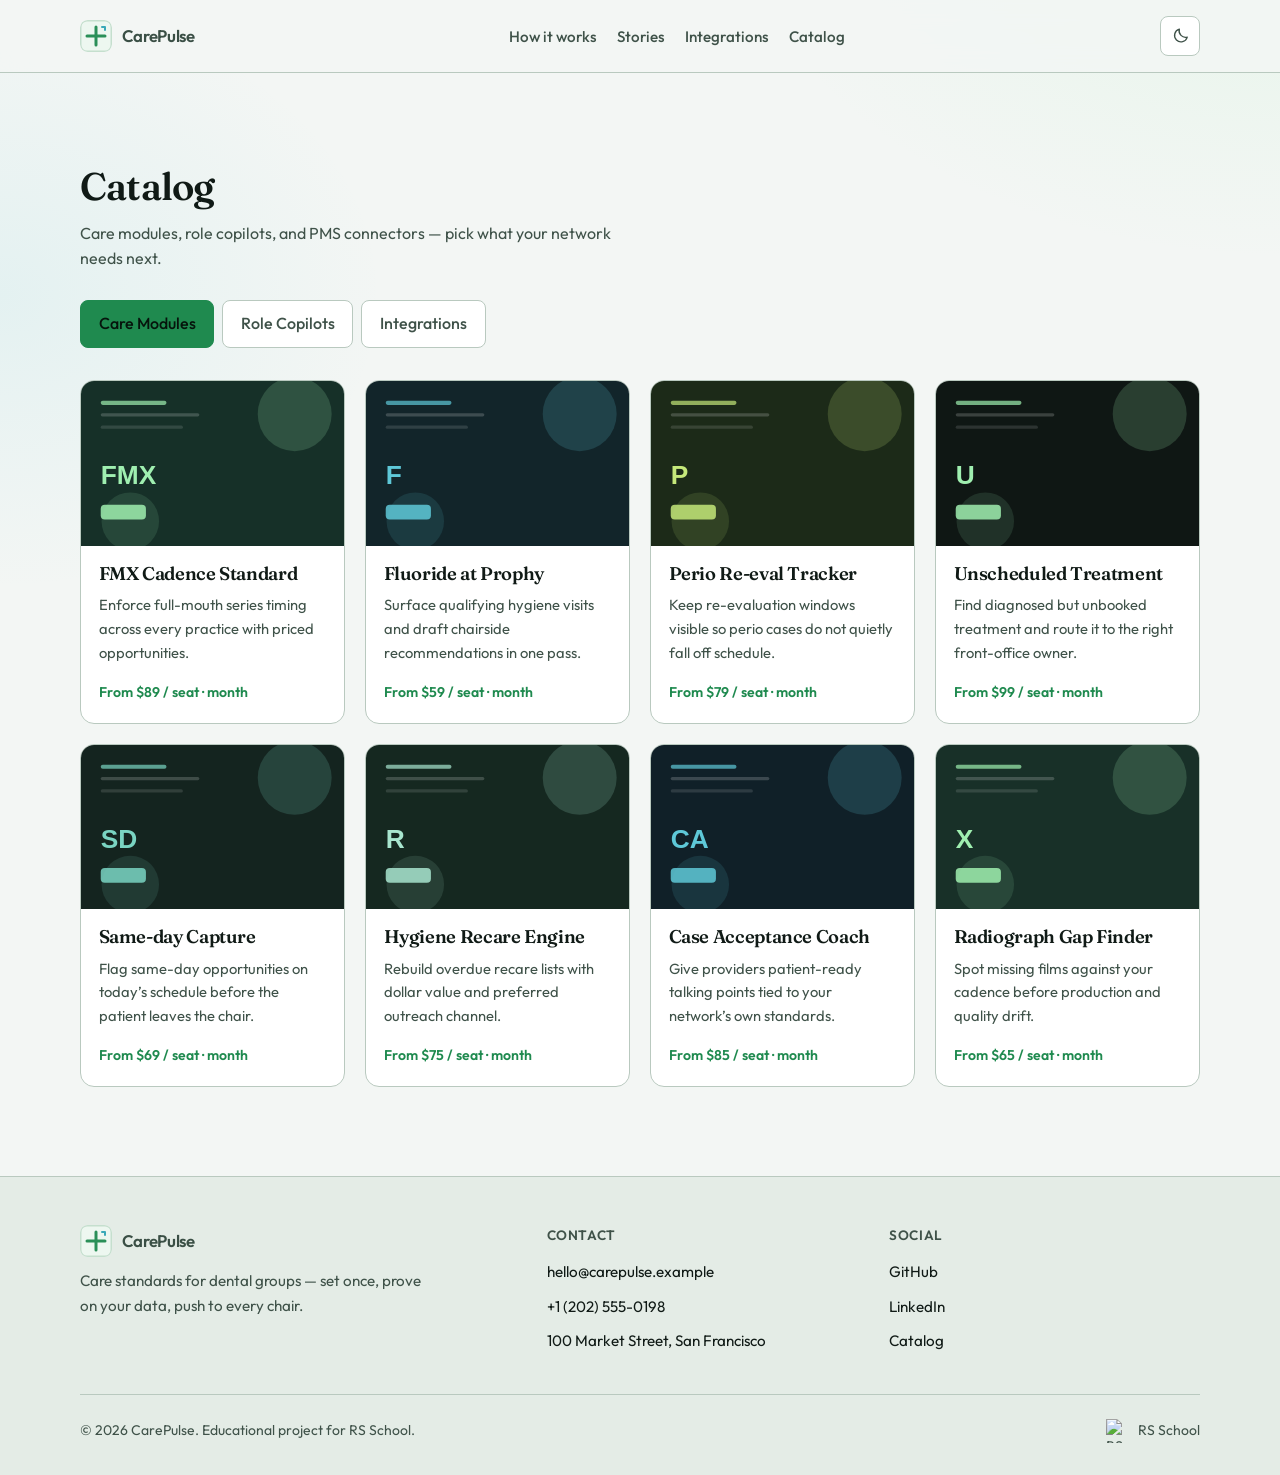
==== commit a93e5109: "style: adapt favicon logo mark to light and dark themes" ====
--- a/catalog.html
+++ b/catalog.html
@@ -35,7 +35,13 @@
       <header class="header">
         <div class="container header__inner">
           <a class="logo" href="./index.html" aria-label="CarePulse home">
-            <span class="logo__mark" aria-hidden="true">+</span>
+            <span class="logo__mark" aria-hidden="true">
+              <svg viewBox="0 0 32 32" width="32" height="32" focusable="false">
+                <rect x="0.75" y="0.75" width="30.5" height="30.5" rx="6.25" fill="var(--logo-mark-bg)" stroke="var(--logo-mark-border)" stroke-width="1.5" />
+                <path d="M16 7v18M7 16h18" fill="none" stroke="var(--logo-mark-fg)" stroke-width="3" stroke-linecap="round" />
+                <path d="M22 7h3v3" fill="none" stroke="var(--logo-corner)" stroke-width="2" stroke-linecap="round" stroke-linejoin="round" />
+              </svg>
+            </span>
             <span class="logo__text">CarePulse</span>
           </a>
 
@@ -415,7 +421,13 @@
           <div class="footer__inner">
             <div class="footer__brand">
               <a class="logo" href="./index.html" aria-label="CarePulse home">
-                <span class="logo__mark" aria-hidden="true">+</span>
+                <span class="logo__mark" aria-hidden="true">
+              <svg viewBox="0 0 32 32" width="32" height="32" focusable="false">
+                <rect x="0.75" y="0.75" width="30.5" height="30.5" rx="6.25" fill="var(--logo-mark-bg)" stroke="var(--logo-mark-border)" stroke-width="1.5" />
+                <path d="M16 7v18M7 16h18" fill="none" stroke="var(--logo-mark-fg)" stroke-width="3" stroke-linecap="round" />
+                <path d="M22 7h3v3" fill="none" stroke="var(--logo-corner)" stroke-width="2" stroke-linecap="round" stroke-linejoin="round" />
+              </svg>
+            </span>
                 <span class="logo__text">CarePulse</span>
               </a>
               <p class="footer__text">
--- a/css/styles.css
+++ b/css/styles.css
@@ -26,6 +26,7 @@
   --logo-mark-bg: #edf7f0;
   --logo-mark-fg: #2a8f58;
   --logo-mark-border: #c5dfce;
+  --logo-corner: #3aa8b8;
   --logo-text: #3a4f45;
 
   --radius-sm: 8px;
@@ -65,6 +66,7 @@
   --logo-mark-bg: #274338;
   --logo-mark-fg: #b6f5c4;
   --logo-mark-border: #6fa887;
+  --logo-corner: #5ec8d8;
   --logo-text: #eef6f1;
 
   --shadow-sm: 0 1px 2px rgb(0 0 0 / 35%);
@@ -211,26 +213,23 @@
 }
 
 .logo__mark {
-  display: grid;
-  place-items: center;
+  display: block;
   width: 2rem;
   height: 2rem;
-  border: 1px solid var(--logo-mark-border);
+  flex-shrink: 0;
+  overflow: hidden;
   border-radius: var(--radius-sm);
-  background: var(--logo-mark-bg);
-  color: var(--logo-mark-fg);
-  font-size: 1.05rem;
-  font-weight: 600;
-  line-height: 1;
-  transition:
-    background-color var(--transition),
-    border-color var(--transition),
-    color var(--transition);
+  transition: opacity var(--transition);
+}
+
+.logo__mark svg {
+  display: block;
+  width: 100%;
+  height: 100%;
 }
 
 .logo:hover .logo__mark {
-  border-color: var(--color-accent);
-  color: var(--color-accent);
+  opacity: 0.88;
 }
 
 .logo__text {
@@ -719,9 +718,14 @@
 }
 
 .slider__dot {
+  flex-shrink: 0;
+  box-sizing: border-box;
   width: 0.55rem;
   height: 0.55rem;
+  padding: 0;
+  border: none;
   border-radius: 50%;
+  aspect-ratio: 1;
   background: var(--color-border);
   transition:
     background-color var(--transition),
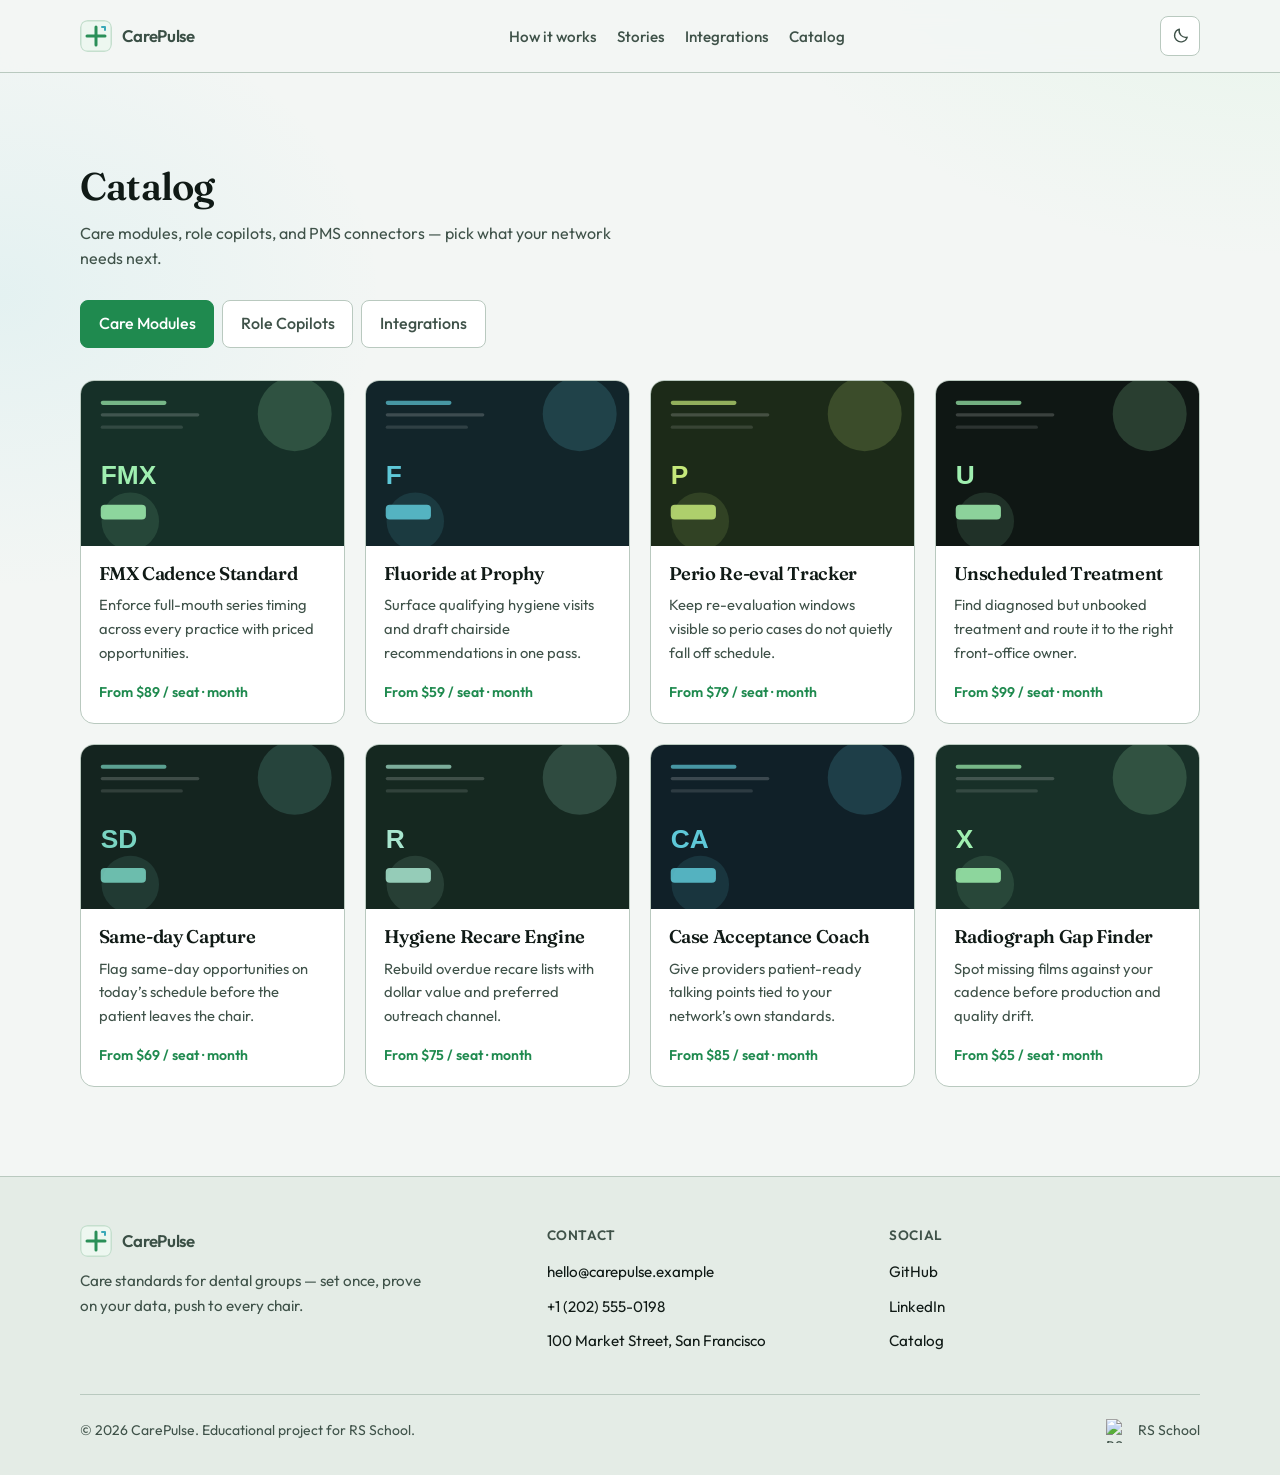
==== commit 93b12589: "feat: implement burger menu" ====
--- a/catalog.html
+++ b/catalog.html
@@ -86,13 +86,29 @@
               </svg>
             </button>
 
-            <button class="burger" type="button" aria-label="Open menu" aria-expanded="false">
+            <button
+              class="burger"
+              type="button"
+              data-burger
+              aria-label="Open menu"
+              aria-expanded="false"
+              aria-controls="mobile-menu"
+            >
               <span class="burger__line"></span>
               <span class="burger__line"></span>
               <span class="burger__line"></span>
             </button>
           </div>
         </div>
+
+        <nav class="mobile-menu" id="mobile-menu" data-mobile-menu aria-label="Mobile" hidden>
+          <ul class="mobile-menu__list">
+            <li><a class="mobile-menu__link" href="./index.html#how-it-works">How it works</a></li>
+            <li><a class="mobile-menu__link" href="./index.html#stories">Stories</a></li>
+            <li><a class="mobile-menu__link" href="./index.html#integrations">Integrations</a></li>
+            <li><a class="mobile-menu__link" href="./catalog.html">Catalog</a></li>
+          </ul>
+        </nav>
       </header>
 
       <main class="page__main">
@@ -510,5 +526,6 @@
     </div>
 
     <script src="./js/theme.js"></script>
+    <script src="./js/menu.js"></script>
   </body>
 </html>
--- a/css/styles.css
+++ b/css/styles.css
@@ -17,6 +17,9 @@
   --color-accent-hover: #187543;
   --color-accent-soft: #9fefb0;
   --color-accent-contrast: #06140c;
+  --button-primary-bg: #1f8a4f;
+  --button-primary-fg: #ffffff;
+  --button-primary-hover: #176f3f;
   --color-hero-from: #0f1714;
   --color-hero-to: #1a2e26;
   --color-hero-text: #f4f7f5;
@@ -57,6 +60,9 @@
   --color-accent-hover: #b8f5c4;
   --color-accent-soft: #9fefb0;
   --color-accent-contrast: #06140c;
+  --button-primary-bg: #9fefb0;
+  --button-primary-fg: #06140c;
+  --button-primary-hover: #b8f5c4;
   --color-hero-from: #080e0c;
   --color-hero-to: #14231d;
   --color-hero-text: #f4f7f5;
@@ -336,6 +342,71 @@
   border-radius: 2px;
   background: currentColor;
   transition: transform var(--transition), opacity var(--transition);
+}
+
+.burger.is-open .burger__line:nth-child(1) {
+  transform: translateY(7px) rotate(45deg);
+}
+
+.burger.is-open .burger__line:nth-child(2) {
+  opacity: 0;
+}
+
+.burger.is-open .burger__line:nth-child(3) {
+  transform: translateY(-7px) rotate(-45deg);
+}
+
+.mobile-menu {
+  display: none;
+  position: absolute;
+  top: 100%;
+  left: 0;
+  right: 0;
+  z-index: 99;
+  height: calc(100dvh - var(--header-height));
+  padding: 1.5rem 1.25rem 2rem;
+  border-top: 1px solid var(--color-border);
+  background: var(--color-bg);
+  overflow-y: auto;
+  opacity: 0;
+  visibility: hidden;
+  transform: translateY(-0.5rem);
+  transition:
+    opacity var(--transition),
+    visibility var(--transition),
+    transform var(--transition);
+}
+
+.mobile-menu.is-open {
+  opacity: 1;
+  visibility: visible;
+  transform: translateY(0);
+}
+
+.mobile-menu__list {
+  display: flex;
+  flex-direction: column;
+  gap: 0.25rem;
+  max-width: var(--container-width);
+  margin-inline: auto;
+}
+
+.mobile-menu__link {
+  display: block;
+  padding: 0.9rem 0.25rem;
+  border-bottom: 1px solid var(--color-border);
+  color: var(--color-text);
+  font-size: 1.15rem;
+  font-weight: 500;
+  transition: color var(--transition);
+}
+
+.mobile-menu__link:hover {
+  color: var(--color-accent);
+}
+
+body.is-menu-open {
+  overflow: hidden;
 }
 
 /* Footer */
@@ -441,12 +512,12 @@
 }
 
 .button--primary {
-  background: var(--color-accent);
-  color: var(--color-accent-contrast);
+  background: var(--button-primary-bg);
+  color: var(--button-primary-fg);
 }
 
 .button--primary:hover {
-  background: var(--color-accent-hover);
+  background: var(--button-primary-hover);
 }
 
 .button--secondary {
@@ -546,35 +617,36 @@
 .hero__content {
   position: relative;
   z-index: 1;
-  max-width: 42rem;
+  max-width: min(52rem, 100%);
   margin-inline: auto;
 }
 
 .hero__brand {
   margin: 0;
   font-family: var(--font-display);
-  font-size: clamp(3rem, 8vw, 5.5rem);
+  font-size: clamp(3.25rem, 9.5vw, 7rem);
   font-weight: 600;
-  line-height: 0.95;
+  line-height: 0.94;
   letter-spacing: -0.04em;
   text-shadow: 0 0 40px rgb(159 239 176 / 18%);
 }
 
 .hero__headline {
-  margin-top: 1.25rem;
-  font-size: clamp(1.25rem, 2.4vw, 1.75rem);
+  margin-top: clamp(1.25rem, 2.5vw, 1.75rem);
+  font-size: clamp(1.35rem, 2.8vw, 2.25rem);
   font-weight: 500;
-  line-height: 1.3;
+  line-height: 1.28;
   color: var(--color-accent-soft);
   text-shadow: 0 0 28px rgb(159 239 176 / 25%);
 }
 
 .hero__lead {
-  margin-top: 1rem;
-  max-width: 34rem;
+  margin-top: clamp(1rem, 1.8vw, 1.35rem);
+  max-width: 40rem;
   margin-inline: auto;
   color: var(--color-hero-muted);
-  font-size: 1.05rem;
+  font-size: clamp(1.05rem, 1.35vw, 1.25rem);
+  line-height: 1.65;
 }
 
 .hero__actions {
@@ -582,7 +654,13 @@
   flex-wrap: wrap;
   justify-content: center;
   gap: 0.75rem;
-  margin-top: 2rem;
+  margin-top: clamp(1.75rem, 3vw, 2.5rem);
+}
+
+.hero__actions .button {
+  min-height: 3rem;
+  padding-inline: 1.5rem;
+  font-size: 1rem;
 }
 
 /* How it works */
@@ -813,9 +891,15 @@
 }
 
 .catalog-tabs__btn.is-active {
-  border-color: var(--color-accent);
-  background: var(--color-accent);
-  color: var(--color-accent-contrast);
+  border-color: var(--button-primary-bg);
+  background: var(--button-primary-bg);
+  color: var(--button-primary-fg);
+}
+
+.catalog-tabs__btn.is-active:hover {
+  border-color: var(--button-primary-hover);
+  background: var(--button-primary-hover);
+  color: var(--button-primary-fg);
 }
 
 .catalog-grid {
@@ -944,6 +1028,10 @@
     display: inline-flex;
   }
 
+  .mobile-menu {
+    display: block;
+  }
+
   .footer__inner {
     grid-template-columns: 1fr;
     gap: 1.75rem;
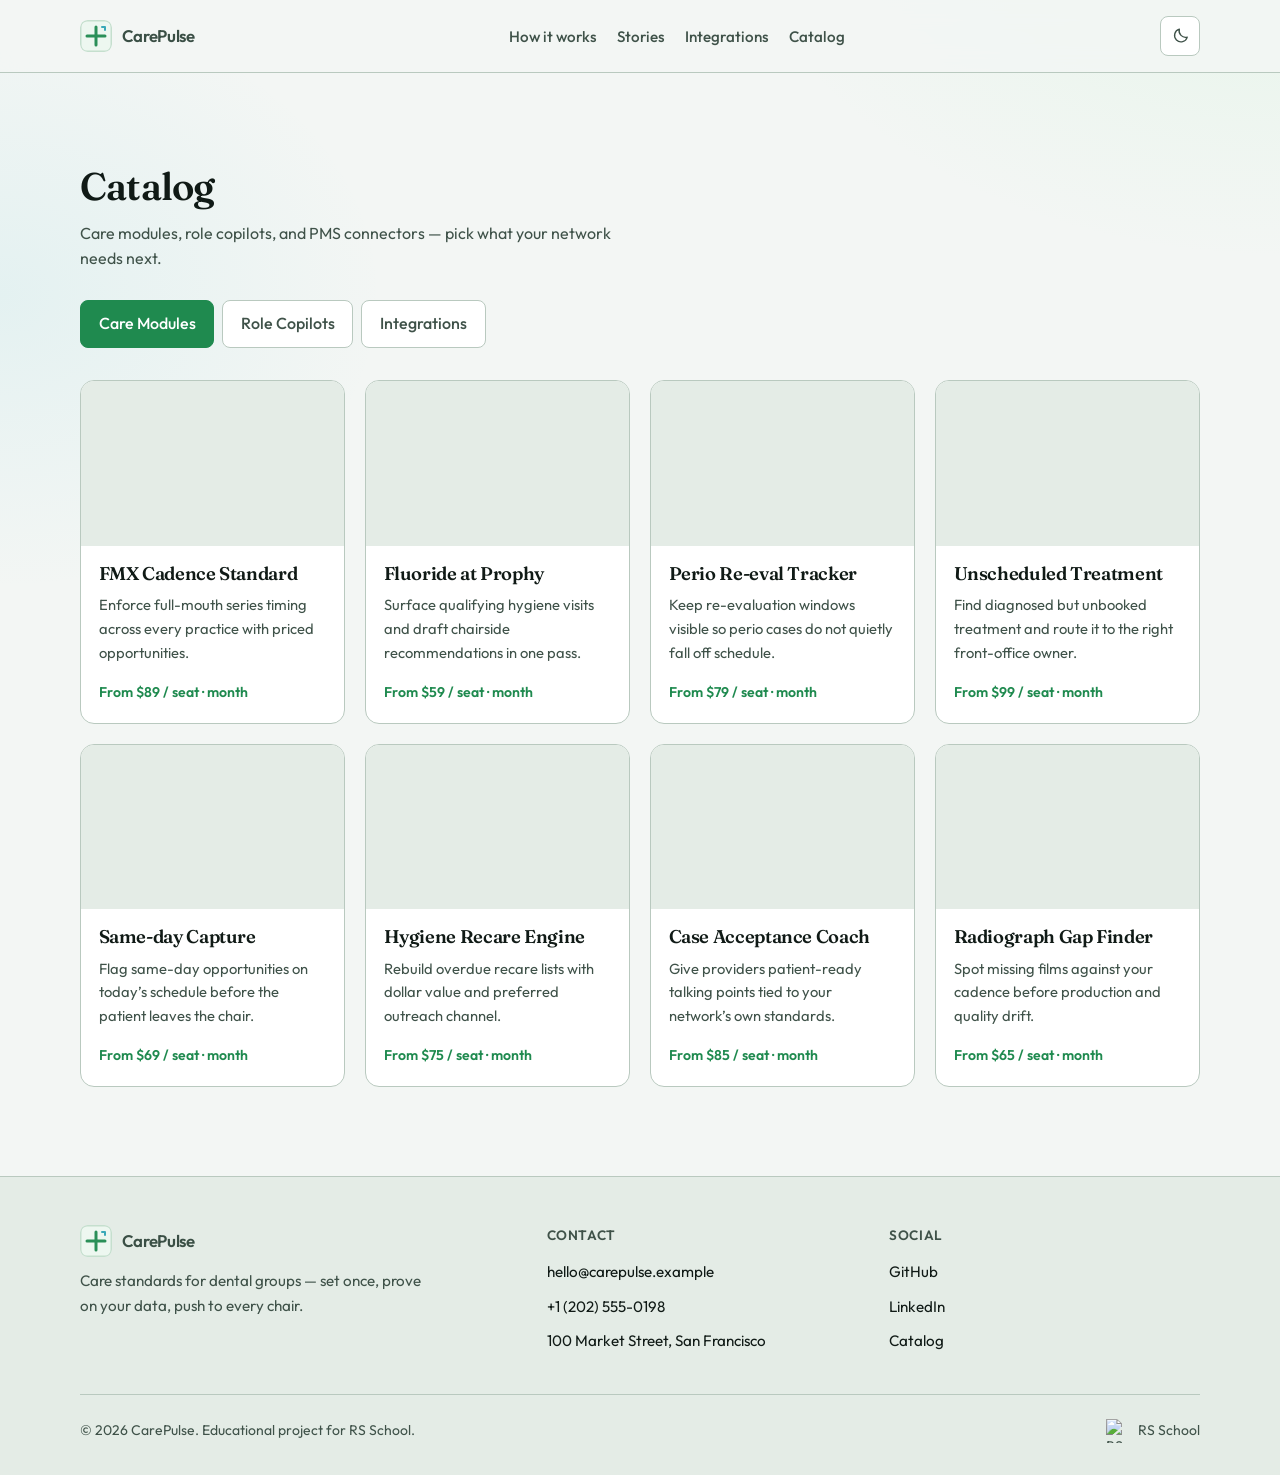
==== commit ed270b73: "feat: implement product modal with options" ====
--- a/catalog.html
+++ b/catalog.html
@@ -149,281 +149,9 @@
               </button>
             </div>
 
-            <div class="catalog-grid" data-catalog-grid>
-              <article class="catalog-card" data-category="care-modules" tabindex="0">
-                <img
-                  class="catalog-card__image"
-                  src="./assets/images/catalog/fmx-cadence.svg"
-                  alt="FMX Cadence Standard module preview"
-                  width="640"
-                  height="400"
-                />
-                <div class="catalog-card__body">
-                  <h3 class="catalog-card__title">FMX Cadence Standard</h3>
-                  <p class="catalog-card__text">
-                    Enforce full-mouth series timing across every practice with priced opportunities.
-                  </p>
-                  <p class="catalog-card__meta">From $89 / seat · month</p>
-                </div>
-              </article>
-
-              <article class="catalog-card" data-category="care-modules" tabindex="0">
-                <img
-                  class="catalog-card__image"
-                  src="./assets/images/catalog/fluoride-prophy.svg"
-                  alt="Fluoride at Prophy module preview"
-                  width="640"
-                  height="400"
-                />
-                <div class="catalog-card__body">
-                  <h3 class="catalog-card__title">Fluoride at Prophy</h3>
-                  <p class="catalog-card__text">
-                    Surface qualifying hygiene visits and draft chairside recommendations in one pass.
-                  </p>
-                  <p class="catalog-card__meta">From $59 / seat · month</p>
-                </div>
-              </article>
-
-              <article class="catalog-card" data-category="care-modules" tabindex="0">
-                <img
-                  class="catalog-card__image"
-                  src="./assets/images/catalog/perio-reeval.svg"
-                  alt="Perio Re-eval Tracker module preview"
-                  width="640"
-                  height="400"
-                />
-                <div class="catalog-card__body">
-                  <h3 class="catalog-card__title">Perio Re-eval Tracker</h3>
-                  <p class="catalog-card__text">
-                    Keep re-evaluation windows visible so perio cases do not quietly fall off schedule.
-                  </p>
-                  <p class="catalog-card__meta">From $79 / seat · month</p>
-                </div>
-              </article>
-
-              <article class="catalog-card" data-category="care-modules" tabindex="0">
-                <img
-                  class="catalog-card__image"
-                  src="./assets/images/catalog/unscheduled.svg"
-                  alt="Unscheduled Treatment module preview"
-                  width="640"
-                  height="400"
-                />
-                <div class="catalog-card__body">
-                  <h3 class="catalog-card__title">Unscheduled Treatment</h3>
-                  <p class="catalog-card__text">
-                    Find diagnosed but unbooked treatment and route it to the right front-office owner.
-                  </p>
-                  <p class="catalog-card__meta">From $99 / seat · month</p>
-                </div>
-              </article>
-
-              <article class="catalog-card" data-category="care-modules" tabindex="0">
-                <img
-                  class="catalog-card__image"
-                  src="./assets/images/catalog/same-day.svg"
-                  alt="Same-day Capture module preview"
-                  width="640"
-                  height="400"
-                />
-                <div class="catalog-card__body">
-                  <h3 class="catalog-card__title">Same-day Capture</h3>
-                  <p class="catalog-card__text">
-                    Flag same-day opportunities on today’s schedule before the patient leaves the chair.
-                  </p>
-                  <p class="catalog-card__meta">From $69 / seat · month</p>
-                </div>
-              </article>
-
-              <article class="catalog-card" data-category="care-modules" tabindex="0">
-                <img
-                  class="catalog-card__image"
-                  src="./assets/images/catalog/recare.svg"
-                  alt="Hygiene Recare Engine module preview"
-                  width="640"
-                  height="400"
-                />
-                <div class="catalog-card__body">
-                  <h3 class="catalog-card__title">Hygiene Recare Engine</h3>
-                  <p class="catalog-card__text">
-                    Rebuild overdue recare lists with dollar value and preferred outreach channel.
-                  </p>
-                  <p class="catalog-card__meta">From $75 / seat · month</p>
-                </div>
-              </article>
-
-              <article class="catalog-card" data-category="care-modules" tabindex="0">
-                <img
-                  class="catalog-card__image"
-                  src="./assets/images/catalog/case-accept.svg"
-                  alt="Case Acceptance Coach module preview"
-                  width="640"
-                  height="400"
-                />
-                <div class="catalog-card__body">
-                  <h3 class="catalog-card__title">Case Acceptance Coach</h3>
-                  <p class="catalog-card__text">
-                    Give providers patient-ready talking points tied to your network’s own standards.
-                  </p>
-                  <p class="catalog-card__meta">From $85 / seat · month</p>
-                </div>
-              </article>
-
-              <article class="catalog-card" data-category="care-modules" tabindex="0">
-                <img
-                  class="catalog-card__image"
-                  src="./assets/images/catalog/radio-gap.svg"
-                  alt="Radiograph Gap Finder module preview"
-                  width="640"
-                  height="400"
-                />
-                <div class="catalog-card__body">
-                  <h3 class="catalog-card__title">Radiograph Gap Finder</h3>
-                  <p class="catalog-card__text">
-                    Spot missing films against your cadence before production and quality drift.
-                  </p>
-                  <p class="catalog-card__meta">From $65 / seat · month</p>
-                </div>
-              </article>
-
-              <article class="catalog-card is-hidden" data-category="role-copilots" tabindex="0" hidden>
-                <img
-                  class="catalog-card__image"
-                  src="./assets/images/catalog/leadership.svg"
-                  alt="Leadership Copilot preview"
-                  width="640"
-                  height="400"
-                />
-                <div class="catalog-card__body">
-                  <h3 class="catalog-card__title">Leadership Copilot</h3>
-                  <p class="catalog-card__text">
-                    Network health, goal tracking, and practice outliers in one executive view.
-                  </p>
-                  <p class="catalog-card__meta">From $149 / seat · month</p>
-                </div>
-              </article>
-
-              <article class="catalog-card is-hidden" data-category="role-copilots" tabindex="0" hidden>
-                <img
-                  class="catalog-card__image"
-                  src="./assets/images/catalog/hygiene-copilot.svg"
-                  alt="Hygiene Leader Copilot preview"
-                  width="640"
-                  height="400"
-                />
-                <div class="catalog-card__body">
-                  <h3 class="catalog-card__title">Hygiene Leader Copilot</h3>
-                  <p class="catalog-card__text">
-                    Daily hygiene priorities with clinical why and earnings context for each provider.
-                  </p>
-                  <p class="catalog-card__meta">From $119 / seat · month</p>
-                </div>
-              </article>
-
-              <article class="catalog-card is-hidden" data-category="role-copilots" tabindex="0" hidden>
-                <img
-                  class="catalog-card__image"
-                  src="./assets/images/catalog/front-office.svg"
-                  alt="Front Office Copilot preview"
-                  width="640"
-                  height="400"
-                />
-                <div class="catalog-card__body">
-                  <h3 class="catalog-card__title">Front Office Copilot</h3>
-                  <p class="catalog-card__text">
-                    Ready-to-run outreach and scheduling queues for the front desk every morning.
-                  </p>
-                  <p class="catalog-card__meta">From $99 / seat · month</p>
-                </div>
-              </article>
-
-              <article class="catalog-card is-hidden" data-category="role-copilots" tabindex="0" hidden>
-                <img
-                  class="catalog-card__image"
-                  src="./assets/images/catalog/provider.svg"
-                  alt="Provider Copilot preview"
-                  width="640"
-                  height="400"
-                />
-                <div class="catalog-card__body">
-                  <h3 class="catalog-card__title">Provider Copilot</h3>
-                  <p class="catalog-card__text">
-                    Chairside guidance that shows qualifying patients and the reasoning behind each ask.
-                  </p>
-                  <p class="catalog-card__meta">From $109 / seat · month</p>
-                </div>
-              </article>
-
-              <article class="catalog-card is-hidden" data-category="integrations" tabindex="0" hidden>
-                <img
-                  class="catalog-card__image"
-                  src="./assets/images/catalog/dentrix.svg"
-                  alt="Dentrix connector preview"
-                  width="640"
-                  height="400"
-                />
-                <div class="catalog-card__body">
-                  <h3 class="catalog-card__title">Dentrix Connector</h3>
-                  <p class="catalog-card__text">
-                    Read schedules, patients, and production from Dentrix without rip-and-replace.
-                  </p>
-                  <p class="catalog-card__meta">From $49 / practice · month</p>
-                </div>
-              </article>
-
-              <article class="catalog-card is-hidden" data-category="integrations" tabindex="0" hidden>
-                <img
-                  class="catalog-card__image"
-                  src="./assets/images/catalog/open-dental.svg"
-                  alt="Open Dental connector preview"
-                  width="640"
-                  height="400"
-                />
-                <div class="catalog-card__body">
-                  <h3 class="catalog-card__title">Open Dental Connector</h3>
-                  <p class="catalog-card__text">
-                    Sync Open Dental data into CarePulse worklists within days of go-live.
-                  </p>
-                  <p class="catalog-card__meta">From $49 / practice · month</p>
-                </div>
-              </article>
-
-              <article class="catalog-card is-hidden" data-category="integrations" tabindex="0" hidden>
-                <img
-                  class="catalog-card__image"
-                  src="./assets/images/catalog/eaglesoft.svg"
-                  alt="Eaglesoft connector preview"
-                  width="640"
-                  height="400"
-                />
-                <div class="catalog-card__body">
-                  <h3 class="catalog-card__title">Eaglesoft Connector</h3>
-                  <p class="catalog-card__text">
-                    Bring Eaglesoft practices onto the same standards canvas as the rest of the group.
-                  </p>
-                  <p class="catalog-card__meta">From $49 / practice · month</p>
-                </div>
-              </article>
-
-              <article class="catalog-card is-hidden" data-category="integrations" tabindex="0" hidden>
-                <img
-                  class="catalog-card__image"
-                  src="./assets/images/catalog/curve.svg"
-                  alt="Curve connector preview"
-                  width="640"
-                  height="400"
-                />
-                <div class="catalog-card__body">
-                  <h3 class="catalog-card__title">Curve Connector</h3>
-                  <p class="catalog-card__text">
-                    Cloud PMS hookup for Curve locations joining an existing CarePulse network.
-                  </p>
-                  <p class="catalog-card__meta">From $49 / practice · month</p>
-                </div>
-              </article>
-            </div>
-
-            <div class="catalog-more">
+            <div class="catalog-grid" data-catalog-grid></div>
+
+            <div class="catalog-more" hidden>
               <button class="button button--secondary" type="button" data-catalog-more>
                 Show more
               </button>
@@ -431,6 +159,52 @@
           </div>
         </section>
       </main>
+
+      <div class="modal" data-modal hidden>
+        <div class="modal__backdrop" data-modal-close tabindex="-1"></div>
+        <div
+          class="modal__dialog"
+          role="dialog"
+          aria-modal="true"
+          aria-labelledby="modal-title"
+        >
+          <button class="modal__close" type="button" data-modal-close aria-label="Close dialog">
+            <span aria-hidden="true">×</span>
+          </button>
+          <div class="modal__layout">
+            <img class="modal__image" data-modal-image src="" alt="" width="640" height="400" />
+            <div class="modal__content">
+              <h2 class="modal__title" id="modal-title" data-modal-title></h2>
+              <p class="modal__description" data-modal-description></p>
+
+              <div class="modal__params">
+                <div class="modal__param">
+                  <p class="modal__param-label" id="modal-plan-label">Plan</p>
+                  <div
+                    class="modal__options"
+                    data-modal-plans
+                    role="group"
+                    aria-labelledby="modal-plan-label"
+                  ></div>
+                </div>
+                <div class="modal__param">
+                  <p class="modal__param-label" id="modal-billing-label">Billing</p>
+                  <div
+                    class="modal__options"
+                    data-modal-billing
+                    role="group"
+                    aria-labelledby="modal-billing-label"
+                  ></div>
+                </div>
+              </div>
+
+              <p class="modal__price">
+                <span data-modal-price></span>
+              </p>
+            </div>
+          </div>
+        </div>
+      </div>
 
       <footer class="footer">
         <div class="container">
@@ -527,5 +301,8 @@
 
     <script src="./js/theme.js"></script>
     <script src="./js/menu.js"></script>
+    <script src="./js/products.js"></script>
+    <script src="./js/catalog.js"></script>
+    <script src="./js/modal.js"></script>
   </body>
 </html>
--- a/css/styles.css
+++ b/css/styles.css
@@ -753,13 +753,16 @@
 
 .slider__track {
   display: flex;
-  width: 400%;
+  width: 100%;
   transition: transform 0.45s ease;
+  will-change: transform;
 }
 
 .slider__slide {
-  width: 25%;
-  flex-shrink: 0;
+  flex: 0 0 100%;
+  width: 100%;
+  min-width: 0;
+  box-sizing: border-box;
   padding: clamp(1.75rem, 4vw, 3rem);
 }
 
@@ -973,6 +976,213 @@
   margin-top: 2rem;
 }
 
+.catalog-more.is-visible {
+  display: flex;
+}
+
+/* Product modal */
+
+.modal {
+  position: fixed;
+  inset: 0;
+  z-index: 200;
+  display: flex;
+  align-items: center;
+  justify-content: center;
+  padding: 1.25rem;
+  opacity: 0;
+  visibility: hidden;
+  pointer-events: none;
+  transition:
+    opacity var(--transition),
+    visibility var(--transition);
+}
+
+.modal.is-open {
+  opacity: 1;
+  visibility: visible;
+  pointer-events: auto;
+}
+
+.modal__backdrop {
+  position: absolute;
+  inset: 0;
+  background: rgb(12 18 16 / 55%);
+  cursor: pointer;
+}
+
+.modal__dialog {
+  position: relative;
+  z-index: 1;
+  width: min(100%, 840px);
+  max-height: min(90vh, 720px);
+  overflow: auto;
+  border: 1px solid var(--color-border);
+  border-radius: var(--radius-lg);
+  background: var(--color-bg-elevated);
+  box-shadow: var(--shadow-md);
+}
+
+.modal__close {
+  position: absolute;
+  top: 0.75rem;
+  right: 0.75rem;
+  z-index: 2;
+  display: inline-flex;
+  align-items: center;
+  justify-content: center;
+  width: 2.5rem;
+  height: 2.5rem;
+  border: 1px solid var(--color-border);
+  border-radius: var(--radius-sm);
+  background: var(--color-bg);
+  color: var(--color-text-muted);
+  font-size: 1.5rem;
+  line-height: 1;
+  transition:
+    border-color var(--transition),
+    color var(--transition),
+    background-color var(--transition);
+}
+
+.modal__close:hover {
+  border-color: var(--color-accent);
+  color: var(--color-accent);
+}
+
+.modal__layout {
+  display: grid;
+  grid-template-columns: 1fr 1.1fr;
+  gap: 0;
+}
+
+.modal__image {
+  width: 100%;
+  height: 100%;
+  min-height: 280px;
+  object-fit: cover;
+  background: var(--color-bg-muted);
+}
+
+.modal__content {
+  display: flex;
+  flex-direction: column;
+  gap: 1rem;
+  padding: 2rem 1.75rem 1.75rem;
+}
+
+.modal__title {
+  padding-right: 2.5rem;
+  font-family: var(--font-display);
+  font-size: clamp(1.35rem, 2.5vw, 1.75rem);
+  font-weight: 600;
+  letter-spacing: -0.02em;
+  line-height: 1.2;
+}
+
+.modal__description {
+  color: var(--color-text-muted);
+  font-size: 0.98rem;
+  line-height: 1.5;
+}
+
+.modal__params {
+  display: flex;
+  flex-direction: column;
+  gap: 1.1rem;
+  margin-top: 0.25rem;
+}
+
+.modal__param-label {
+  margin-bottom: 0.55rem;
+  color: var(--color-text-muted);
+  font-size: 0.82rem;
+  font-weight: 600;
+  letter-spacing: 0.04em;
+  text-transform: uppercase;
+}
+
+.modal__options {
+  display: flex;
+  flex-wrap: wrap;
+  gap: 0.5rem;
+}
+
+.modal__option {
+  padding: 0.55rem 0.95rem;
+  border: 1px solid var(--color-border);
+  border-radius: var(--radius-sm);
+  background: var(--color-bg);
+  color: var(--color-text-muted);
+  font-size: 0.92rem;
+  font-weight: 500;
+  transition:
+    background-color var(--transition),
+    border-color var(--transition),
+    color var(--transition);
+}
+
+.modal__option:hover {
+  border-color: var(--color-accent);
+  color: var(--color-text);
+}
+
+.modal__option.is-active {
+  border-color: var(--button-primary-bg);
+  background: var(--button-primary-bg);
+  color: var(--button-primary-fg);
+}
+
+.modal__price {
+  margin-top: auto;
+  padding-top: 0.75rem;
+  border-top: 1px solid var(--color-border);
+  color: var(--color-accent);
+  font-size: 1.15rem;
+  font-weight: 600;
+}
+
+body.is-modal-open {
+  overflow: hidden;
+}
+
+@media (max-width: 768px) {
+  .modal {
+    padding: 0.75rem;
+    align-items: flex-end;
+  }
+
+  .modal__dialog {
+    width: 100%;
+    max-height: min(92vh, 900px);
+    border-radius: var(--radius-lg) var(--radius-lg) var(--radius-md) var(--radius-md);
+  }
+
+  .modal__layout {
+    grid-template-columns: 1fr;
+  }
+
+  .modal__image {
+    min-height: 180px;
+    max-height: 220px;
+  }
+
+  .modal__content {
+    padding: 1.35rem 1.25rem 1.5rem;
+  }
+}
+
+@media (max-width: 380px) {
+  .modal__content {
+    padding: 1.15rem 1rem 1.25rem;
+  }
+
+  .modal__option {
+    flex: 1 1 auto;
+    text-align: center;
+  }
+}
+
 /* Wide desktop: keep content centered, backgrounds full-bleed */
 @media (min-width: 1441px) {
   .container {
@@ -1083,22 +1293,6 @@
     grid-template-columns: 1fr 1fr;
     gap: 1rem;
   }
-
-  .catalog-grid .catalog-card[data-category="care-modules"]:nth-of-type(n + 5) {
-    display: none;
-  }
-
-  .catalog-grid.is-expanded .catalog-card[data-category="care-modules"] {
-    display: flex;
-  }
-
-  .catalog-more {
-    display: flex;
-  }
-
-  .catalog-grid.is-expanded + .catalog-more {
-    display: none;
-  }
 }
 
 /* Narrow phones including 380px checkpoint */
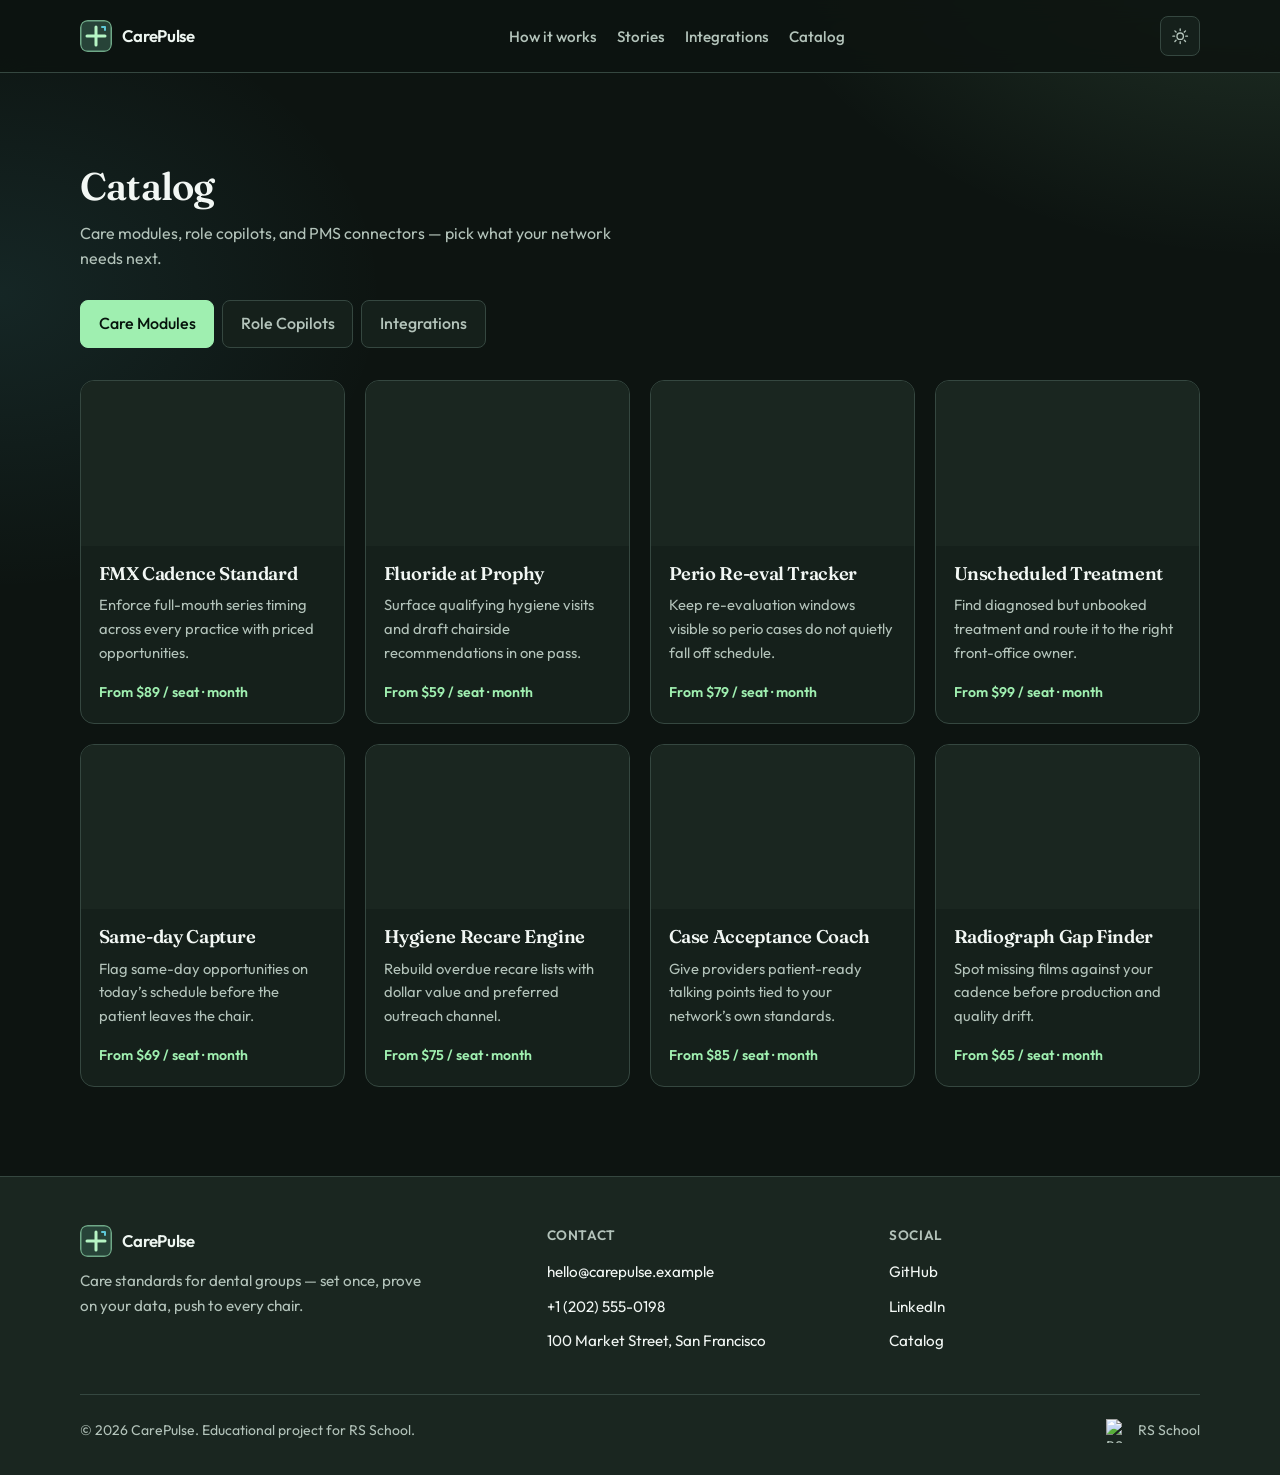
==== commit 22db80b2: "style: set dark theme as default" ====
--- a/catalog.html
+++ b/catalog.html
@@ -22,10 +22,10 @@
           var theme = localStorage.getItem("carepulse-theme");
           document.documentElement.setAttribute(
             "data-theme",
-            theme === "dark" ? "dark" : "light"
+            theme === "light" ? "light" : "dark"
           );
         } catch (e) {
-          document.documentElement.setAttribute("data-theme", "light");
+          document.documentElement.setAttribute("data-theme", "dark");
         }
       })();
     </script>
@@ -59,8 +59,8 @@
               class="theme-toggle"
               type="button"
               data-theme-toggle
-              aria-pressed="false"
-              aria-label="Switch to dark theme"
+              aria-pressed="true"
+              aria-label="Switch to light theme"
             >
               <svg class="theme-toggle__icon theme-toggle__icon--moon" viewBox="0 0 24 24" aria-hidden="true">
                 <path
